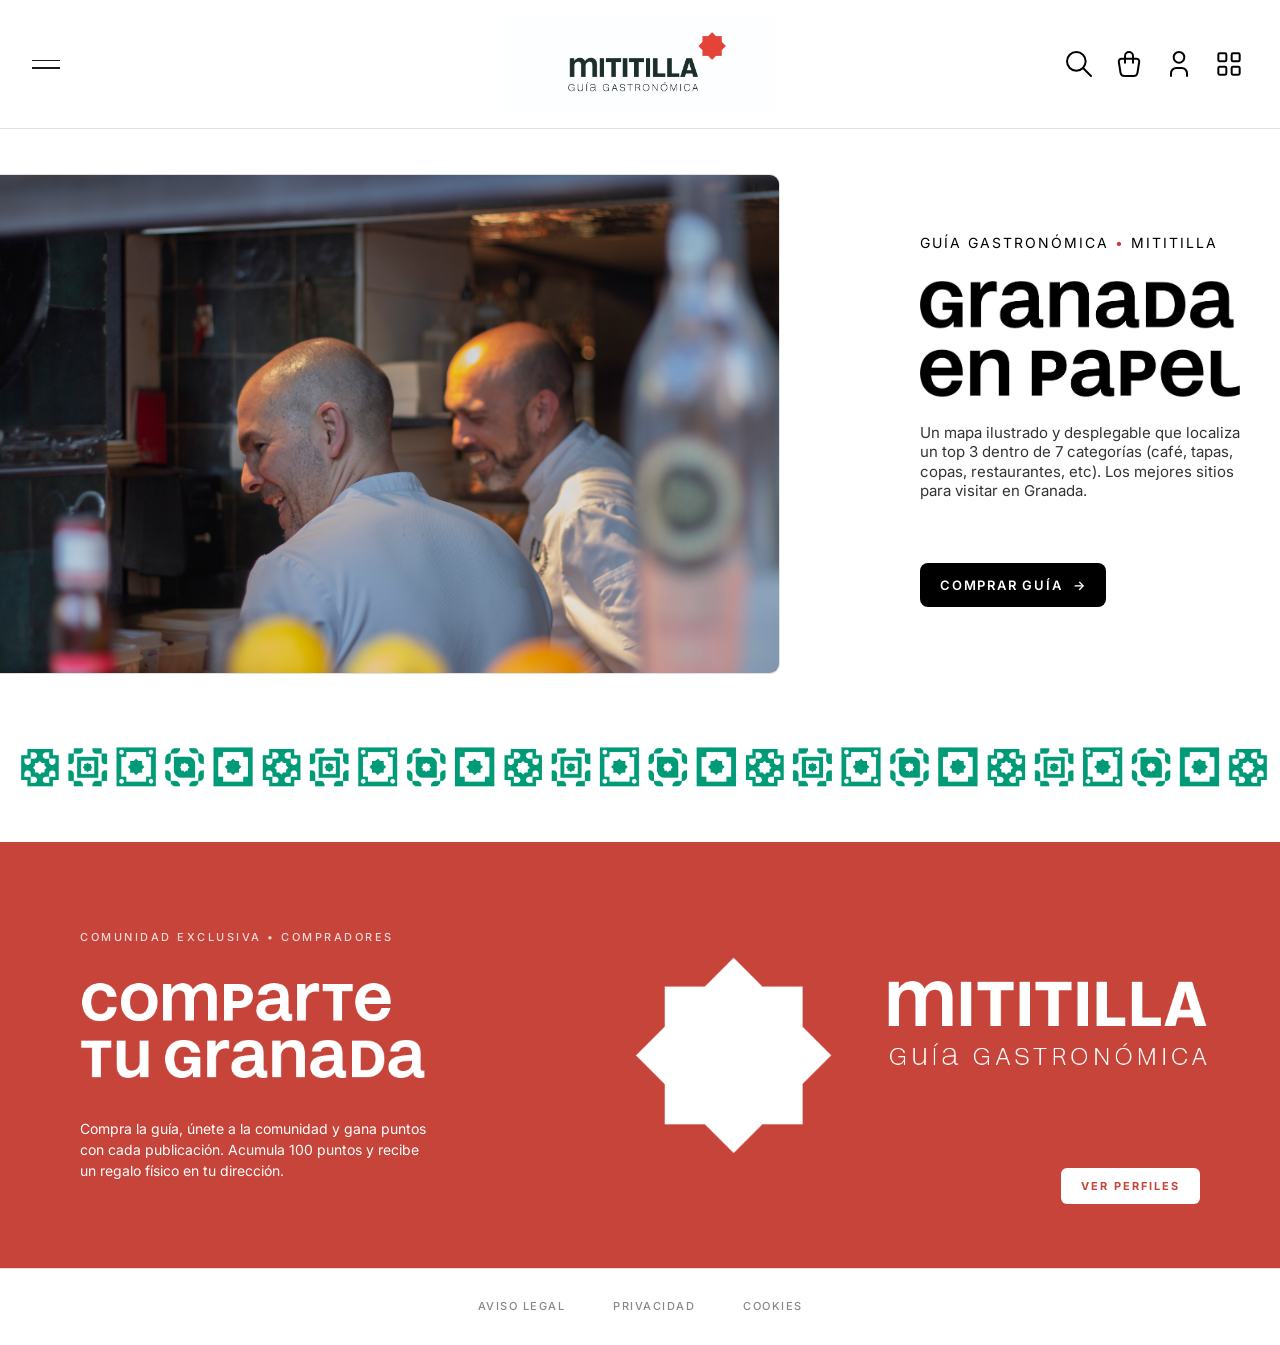
==== index.html @ 42bfdece "Avance web guia-turistica" ====
<!doctype html>
<html lang="es">
<head>
    <meta charset="utf-8" />
    <meta name="viewport" content="width=device-width, initial-scale=1" />
    <title>Mititilla — Granada en papel</title>
    <link href="https://fonts.googleapis.com/css2?family=Inter:wght@300;400;600;700;800&display=swap" rel="stylesheet">
    <link rel="stylesheet" href="styles.css">
</head>
<body>
<header class="site-header">
    <!-- Placeholder: el script inyecta aquí el botón hamburguesa correcto -->
    <div data-mit-toggle-here></div>

    <div class="logo-wrap">
        <img src="logotipo-08.jpg" alt="Mititilla" class="logo" />
    </div>

    <nav class="header-icons" aria-label="Accesos rápidos">
        <!-- search -->
        <button class="icon-btn" data-target="search" aria-label="Buscar">
            <svg xmlns="http://www.w3.org/2000/svg" width="32" height="32" viewBox="0 0 24 24" fill="none" stroke="#000" stroke-width="1.5" stroke-linecap="round" stroke-linejoin="round"><path d="M10 10m-7 0a7 7 0 1 0 14 0a7 7 0 1 0 -14 0"/><path d="M21 21l-6 -6"/></svg>
        </button>

        <!-- shopping-bag -->
        <button class="icon-btn" data-target="cart" aria-label="Cesta">
            <svg xmlns="http://www.w3.org/2000/svg" width="32" height="32" viewBox="0 0 24 24" fill="none" stroke="#000" stroke-width="1.5" stroke-linecap="round" stroke-linejoin="round"><path d="M6.331 8h11.339a2 2 0 0 1 1.977 2.304l-1.255 8.152a3 3 0 0 1 -2.966 2.544h-6.852a3 3 0 0 1 -2.965 -2.544l-1.255 -8.152a2 2 0 0 1 1.977 -2.304z"/><path d="M9 11v-5a3 3 0 0 1 6 0v5"/></svg>
        </button>

        <!-- user -->
        <button class="icon-btn" data-target="profile" aria-label="Perfil">
            <svg xmlns="http://www.w3.org/2000/svg" width="32" height="32" viewBox="0 0 24 24" fill="none" stroke="#000" stroke-width="1.5" stroke-linecap="round" stroke-linejoin="round"><path d="M8 7a4 4 0 1 0 8 0a4 4 0 0 0 -8 0"/><path d="M6 21v-2a4 4 0 0 1 4 -4h4a4 4 0 0 1 4 4v2"/></svg>
        </button>

        <!-- layout-grid / comunidad -->
        <button class="icon-btn" data-target="community" aria-label="Comunidad">
            <svg xmlns="http://www.w3.org/2000/svg" width="32" height="32" viewBox="0 0 24 24" fill="none" stroke="#000" stroke-width="1.5" stroke-linecap="round" stroke-linejoin="round"><path d="M4 4m0 1a1 1 0 0 1 1 -1h4a1 1 0 0 1 1 1v4a1 1 0 0 1 -1 1h-4a1 1 0 0 1 -1 -1z"/><path d="M14 4m0 1a1 1 0 0 1 1 -1h4a1 1 0 0 1 1 1v4a1 1 0 0 1 -1 1h-4a1 1 0 0 1 -1 -1z"/><path d="M4 14m0 1a1 1 0 0 1 1 -1h4a1 1 0 0 1 1 1v4a1 1 0 0 1 -1 1h-4a1 1 0 0 1 -1 -1z"/><path d="M14 14m0 1a1 1 0 0 1 1 -1h4a1 1 0 0 1 1 1v4a1 1 0 0 1 -1 1h-4a1 1 0 0 1 -1 -1z"/></svg>
        </button>
    </nav>
</header>

<main>
    <section class="hero">
        <div class="hero-left">
            <img src="IMAGEN HOME.jpg" class="hero-img" />
            <div class="hero-visual" role="img" aria-label="Imagen principal"></div>
        </div>

        <div class="hero-right">
            <p class="eyebrow">GUÍA GASTRONÓMICA <span class="dot" style="color:#c64439;">•</span> MITITILLA</p>

            <img src="GRANADA NEGRO.jpg" class="hero-title-img" />

            <p class="hero-desc">Un mapa ilustrado y desplegable que localiza un top 3 dentro de 7 categorías (café, tapas, copas, restaurantes, etc). Los mejores sitios para visitar en Granada.</p>

            <div class="hero-actions">
                <a href="tienda.html" class="cta-btn" id="buyGuide">COMPRAR GUÍA <span class="arrow">→</span></a>
            </div>
        </div>
    </section>

    <!-- Fila decorativa de iconos verdes -->
    <div class="icon-row">
        <img src="web mititilla-16.jpg" class="ICON" />
    </div>

    <!-- Sección roja: Comunidad Exclusiva -->
    <section class="exclusive-section">
        <div class="exclusive-left">
            <p class="exclusive-eyebrow">COMUNIDAD EXCLUSIVA • COMPRADORES</p>
            <img src="COMPARTE TU GRANADA.png" alt="Comparte tu Granada" class="exclusive-title-img" />
            <p class="exclusive-desc">Compra la guía, únete a la comunidad y gana puntos con cada publicación. Acumula 100 puntos y recibe un regalo físico en tu dirección.</p>
        </div>

        <div class="exclusive-center">
            <img src="ESTRELLA BLANCA.png" alt="Estrella" class="star-img" />
        </div>

        <div class="exclusive-right">
            <img src="MITITITLLA BLANCO.png" alt="Mititilla Guía Gastronómica" class="logo-img" />
            <button class="perfiles-btn">VER PERFILES</button>
        </div>
    </section>
</main>

<!-- Footer -->
<footer class="site-footer">
    <nav class="footer-nav">
        <a href="#">AVISO LEGAL</a>
        <a href="#">PRIVACIDAD</a>
        <a href="#">COOKIES</a>
    </nav>
</footer>

<!-- Toast -->
<div id="toast" class="toast hidden" role="status" aria-live="polite"></div>

<script src="script.js" defer></script>
</body>
</html>
---- styles.css ----
@import url('https://fonts.googleapis.com/css2?family=Inter:wght@300;400;500;600;700;800&display=swap');

:root {
    --red:        #c64439;
    --green:      #319978;
    --black:      #000000;
    --white:      #ffffff;
    --border:     #e0e0e0;
    --text-body:  #333333;
    --text-muted: #555555;
}

*, *::before, *::after { box-sizing: border-box; margin: 0; padding: 0; }
html, body { height: 100%; }
body {
    font-family: 'Inter', system-ui, -apple-system, sans-serif;
    color: var(--black);
    background: var(--white);
    line-height: 1.4;
    -webkit-font-smoothing: antialiased;
}

/* HEADER */
.site-header {
    display: grid;
    grid-template-columns: 1fr auto 1fr;
    align-items: center;
    padding: 14px 28px;
    border-bottom: 1px solid var(--border);
    background: var(--white);
    position: sticky;
    top: 0;
    z-index: 30;
}

.logo-wrap { justify-self: center; }
.logo {
    height: 100px;
    display: block;
    object-fit: contain;
}

.header-icons {
    justify-self: end;
    display: flex;
    align-items: center;
    gap: 4px;
}
.icon-btn {
    position: relative;
    display: flex;
    align-items: center;
    justify-content: center;
    background: none;
    border: 0;
    padding: 7px;
    cursor: pointer;
    border-radius: 8px;
    transition: background .15s;
}
.icon-btn:hover { background: #f2f2f2; }
.icon-btn svg { display: block; }

.cart-badge {
    position: absolute;
    top: 3px;
    right: 3px;
    background: var(--red);
    color: var(--white);
    font-family: 'Inter', sans-serif;
    font-size: 9px;
    font-weight: 700;
    min-width: 16px;
    height: 16px;
    border-radius: 50%;
    display: flex;
    align-items: center;
    justify-content: center;
    line-height: 1;
    padding: 0 2px;
}

/* HERO */
.hero {
    display: grid;
    grid-template-columns: 2.5fr 1fr;
    align-items: flex-start;
    max-width: 1200px;
    margin: 45px auto 0;
    padding: 0;
    gap: 80px;
}

.hero-actions {
    margin-top: 30px;
    margin-bottom: 30px;
}

.hero-left {
    width: 100%;
    margin: 0;
    padding: 0;
    margin-left: -60px;
}

.hero-img {
    width: 100%;
    height: 500px;
    object-fit: cover;
    border-radius: 10px;
    border: 1px solid var(--border);
    display: block;
}

.hero-right {
    display: flex;
    flex-direction: column;
    gap: 0;
    padding-top: 60px;
}

.eyebrow {
    font-family: 'Inter', sans-serif;
    font-weight: 400;
    font-size: 14px;
    letter-spacing: 2px;
    text-transform: uppercase;
    color: #000000;
    margin-top: 0;
    margin-bottom: 16px;
    line-height: 1.3;
    white-space: nowrap;
}

.eyebrow .dot {
    color: #c64439 !important;
    -webkit-text-fill-color: #c64439 !important;
}

.hero-title-img {
    width: 100%;
    max-width: 500px;
    height: auto;
    display: block;
    margin-bottom: 20px;
}

.hero-desc {
    font-family: 'Inter', sans-serif;
    font-weight: 400;
    font-size: 15px;
    line-height: 1.3;
    color: var(--text-body);
    max-width: 440px;
    margin-bottom: 32px;
}

.cta-btn {
    display: inline-flex;
    align-items: center;
    gap: 10px;
    background: var(--black);
    color: var(--white);
    text-decoration: none;
    font-family: 'Inter', sans-serif;
    font-weight: 600;
    font-size: 13px;
    letter-spacing: 1.8px;
    text-transform: uppercase;
    padding: 13px 20px;
    border-radius: 8px;
    align-self: flex-start;
    transition: opacity .15s;
}
.cta-btn:hover { opacity: .72; }
.cta-btn svg { flex-shrink: 0; }

.icon-row {
    width: 100%;
    overflow: hidden;
    margin-top: 70px;
    margin-bottom: 50px;
}

.ICON {
    width: 100%;
    max-width: 100%;
    height: auto;
    display: block;
}

/* SECCIÓN EXCLUSIVA */
.exclusive-section {
    display: grid;
    grid-template-columns: 1fr 200px 1fr;
    align-items: center;
    gap: 0;
    background: var(--red);
    color: var(--white);
    padding: 64px 80px;
    margin-top: 0;
}

.exclusive-left { padding-right: 40px; }

.exclusive-eyebrow {
    font-family: 'Inter', sans-serif;
    font-weight: 500;
    font-size: 11px;
    letter-spacing: 2.5px;
    text-transform: uppercase;
    color: rgba(255,255,255,.8);
    margin-bottom: 16px;
}

.exclusive-title-img {
    width: 100%;
    max-width: 350px;
    height: auto;
    display: block;
    margin-bottom: 20px;
}

.exclusive-desc {
    font-family: 'Inter', sans-serif;
    font-size: 14px;
    color: #ffffff;
    line-height: 1.5;
    max-width: 350px;
}

.exclusive-center {
    display: flex;
    align-items: center;
    justify-content: center;
}

.star-img {
    width: 250px;
    height: auto;
    display: block;
    margin-left: 190px;
}

.exclusive-right {
    display: flex;
    flex-direction: column;
    align-items: flex-end;
    justify-content: center;
    gap: 28px;
    padding-left: 40px;
}

.logo-img {
    width: 200%;
    max-width: 400px;
    height: auto;
    display: block;
    margin-bottom: 24px;
    margin-right: -50px;
}

.perfiles-btn {
    background: var(--white);
    color: var(--red);
    border: 0;
    padding: 11px 20px;
    font-family: 'Inter', sans-serif;
    font-weight: 700;
    font-size: 11px;
    letter-spacing: 2px;
    text-transform: uppercase;
    border-radius: 6px;
    cursor: pointer;
    transition: transform .15s, box-shadow .15s;
}
.perfiles-btn:hover {
    transform: translateY(-2px);
    box-shadow: 0 5px 16px rgba(0,0,0,.2);
}

/* FOOTER */
.site-footer {
    border-top: 1px solid var(--border);
    padding: 30px 18px;
    text-align: center;
}
.footer-nav {
    display: flex;
    justify-content: center;
    gap: 48px;
    flex-wrap: wrap;
}
.footer-nav a {
    text-decoration: none;
    color: #888;
    font-family: 'Inter', sans-serif;
    font-size: 11px;
    font-weight: 500;
    letter-spacing: 1.5px;
    text-transform: uppercase;
    transition: color .2s;
}
.footer-nav a:hover { color: var(--red); }

/* UTILIDADES */
.hidden { display: none !important; }

.toast {
    position: fixed;
    left: 50%;
    transform: translateX(-50%);
    bottom: 30px;
    background: #111;
    color: var(--white);
    font-family: 'Inter', sans-serif;
    font-size: 13px;
    padding: 10px 22px;
    border-radius: 8px;
    z-index: 60;
    white-space: nowrap;
    pointer-events: none;
}

/* RESPONSIVE */
@media (max-width: 960px) {
    .hero {
        grid-template-columns: 1fr;
        gap: 32px;
        padding: 0 24px;
        margin-top: 32px;
    }
    .hero-desc { max-width: 100%; font-size: 18px; }
    .eyebrow { font-size: 16px; }

    .exclusive-section {
        grid-template-columns: 1fr;
        gap: 40px;
        padding: 48px 32px;
    }
    .exclusive-left { padding-right: 0; }
    .exclusive-right { align-items: center; padding-left: 0; }
    .exclusive-desc { max-width: 100%; }
}

@media (max-width: 540px) {
    .site-header { padding: 12px 16px; }
    .logo { height: 38px; }
    .header-icons { gap: 0; }
    .icon-btn { padding: 5px; }
    .icon-btn svg { width: 26px; height: 26px; }

    .hero { padding: 0 16px; }
    .hero-desc { font-size: 16px; }
    .eyebrow { font-size: 13px; letter-spacing: 2px; }

    .exclusive-section { padding: 36px 20px; }

    .footer-nav { gap: 20px; }
    .footer-nav a { font-size: 10px; }
}


/* =============================================
   MENÚ DESPLEGABLE MITITILLA
   ============================================= */

@import url('https://fonts.googleapis.com/css2?family=Inter:wght@300;600&display=swap');

:root {
    --mit-verde:   #5BAF96;
    --mit-rojo:    #B03A2E;
    --mit-negro:   #1a1a1a;
    --mit-blanco:  #ffffff;
    --mit-overlay: rgba(0, 0, 0, 0.45);
    --mit-ancho:   480px;
    --mit-dur:     0.42s;
    --mit-ease:    cubic-bezier(0.76, 0, 0.24, 1);
}

/* Botón hamburguesa — izquierda del header */
.mit-menu-toggle {
    justify-self: start;
    display: flex;
    flex-direction: column;
    justify-content: center;
    gap: 6px;
    width: 36px;
    height: 36px;
    background: none;
    border: none;
    cursor: pointer;
    padding: 4px;
    position: relative;
    z-index: 1100;
}

.mit-menu-toggle span {
    display: block;
    width: 100%;
    height: 1.5px;
    background-color: var(--mit-negro);
    transition: transform var(--mit-dur) var(--mit-ease), opacity 0.2s ease;
    transform-origin: center;
}

.mit-menu-toggle.is-open span:nth-child(1) {
    transform: translateY(3.75px) rotate(45deg);
}
.mit-menu-toggle.is-open span:nth-child(2) {
    transform: translateY(-3.75px) rotate(-45deg);
}

/* Overlay */
.mit-overlay {
    position: fixed;
    inset: 0;
    background: var(--mit-overlay);
    opacity: 0;
    visibility: hidden;
    z-index: 900;
    transition: opacity var(--mit-dur) var(--mit-ease),
    visibility 0s linear var(--mit-dur);
    backdrop-filter: blur(1px);
}
.mit-overlay.is-visible {
    opacity: 1;
    visibility: visible;
    transition: opacity var(--mit-dur) var(--mit-ease);
}

/* Panel */
.mit-nav-panel {
    position: fixed;
    top: 0;
    left: 0;
    width: var(--mit-ancho);
    max-width: 100vw;
    height: 100dvh;
    background: var(--mit-blanco);
    z-index: 1000;
    display: flex;
    flex-direction: column;
    transform: translateX(-100%);
    transition: transform var(--mit-dur) var(--mit-ease);
    overflow: hidden;
}
.mit-nav-panel.is-open {
    transform: translateX(0);
}

/* Cabecera del panel */
.mit-panel-head {
    display: flex;
    align-items: center;
    justify-content: space-between;
    padding: 22px 28px 16px;
    flex-shrink: 0;
}
.mit-panel-close {
    background: none;
    border: none;
    cursor: pointer;
    font-family: 'Inter', sans-serif;
    font-weight: 300;
    font-size: 22px;
    color: var(--mit-negro);
    line-height: 1;
    padding: 4px 6px;
    transition: opacity 0.2s;
}
.mit-panel-close:hover { opacity: 0.5; }

/* Subnav */
.mit-subnav {
    display: flex;
    gap: 24px;
    padding: 0 28px 20px;
    border-bottom: 1px solid #ebebeb;
    flex-shrink: 0;
}
.mit-subnav a {
    font-family: 'Inter', sans-serif;
    font-weight: 300;
    font-size: 11px;
    letter-spacing: 0.08em;
    text-transform: uppercase;
    color: var(--mit-negro);
    text-decoration: none;
    padding-bottom: 3px;
    position: relative;
    transition: color 0.2s;
}
.mit-subnav a.active::after,
.mit-subnav a:hover::after {
    content: '';
    position: absolute;
    bottom: 0;
    left: 0;
    width: 100%;
    height: 1px;
    background: var(--mit-negro);
}

/* Título */
.mit-panel-title {
    padding: 32px 28px 24px;
    flex-shrink: 0;
}
.mit-panel-title h2 {
    font-family: 'Inter', sans-serif;
    font-weight: 600;
    font-size: clamp(18px, 3.5vw, 22px);
    letter-spacing: 0.04em;
    color: var(--mit-negro);
    margin: 0;
    display: flex;
    align-items: center;
    gap: 10px;
}
.mit-panel-title h2 .dot {
    color: var(--mit-rojo);
    font-size: 1.3em;
    line-height: 0;
}

/* Lista nav */
.mit-nav-list {
    list-style: none;
    margin: 0;
    padding: 0 28px;
    flex: 1;
    overflow-y: auto;
}
.mit-nav-list li {
    opacity: 0;
    transform: translateX(-18px);
    transition: opacity 0.35s ease, transform 0.35s ease;
}
.mit-nav-panel.is-open .mit-nav-list li:nth-child(1) { transition-delay: 0.08s; opacity: 1; transform: none; }
.mit-nav-panel.is-open .mit-nav-list li:nth-child(2) { transition-delay: 0.13s; opacity: 1; transform: none; }
.mit-nav-panel.is-open .mit-nav-list li:nth-child(3) { transition-delay: 0.18s; opacity: 1; transform: none; }
.mit-nav-panel.is-open .mit-nav-list li:nth-child(4) { transition-delay: 0.23s; opacity: 1; transform: none; }
.mit-nav-panel.is-open .mit-nav-list li:nth-child(5) { transition-delay: 0.28s; opacity: 1; transform: none; }

.mit-nav-list a {
    display: inline-block;
    font-family: 'Inter', sans-serif;
    font-weight: 300;
    font-size: clamp(20px, 4vw, 26px);
    letter-spacing: 0.05em;
    color: var(--mit-negro);
    text-decoration: none;
    padding: 14px 0 10px;
    position: relative;
    transition: color 0.2s;
}
.mit-nav-list a::after {
    content: '';
    position: absolute;
    bottom: 8px;
    left: 0;
    width: 0;
    height: 1.5px;
    background: var(--mit-negro);
    transition: width 0.25s ease;
}
.mit-nav-list a.active::after,
.mit-nav-list a:hover::after { width: 100%; }
.mit-nav-list a.active { font-weight: 600; }
.mit-nav-list li + li { border-top: 1px solid #f0f0f0; }

/* Azulejos decorativos */
.mit-panel-deco {
    flex-shrink: 0;
    padding: 0;
    display: grid;
    grid-template-columns: repeat(10, 1fr);
    grid-template-rows: repeat(2, 1fr);
    width: 100%;
    aspect-ratio: 10 / 2;
    overflow: hidden;
}
.mit-panel-deco svg { width: 100%; height: 100%; display: block; }

@media (max-width: 520px) {
    :root { --mit-ancho: 100vw; }
    .mit-nav-list a { font-size: 22px; }
}


/* =============================================
   TIENDA
   ============================================= */

.shop-header {
    padding: 32px 80px 16px;
}
.shop-title {
    font-family: 'Inter', sans-serif;
    font-weight: 400;
    font-size: 14px;
    letter-spacing: 2px;
    text-transform: uppercase;
    color: var(--black);
}
.shop-divider {
    border: none;
    border-top: 1px solid var(--border);
    margin: 0;
}

/* Sección producto */
.product-section {
    display: grid;
    grid-template-columns: 1.1fr 0.9fr;
    gap: 64px;
    max-width: 1200px;
    margin: 48px auto 80px;
    padding: 0 80px;
}

/* Slideshow */
.product-gallery {
    display: flex;
    flex-direction: column;
}

    .slideshow {
        position: relative;
        width: 100%;
        aspect-ratio: 1 / 1;
    overflow: hidden;
    background: #111;
    border-radius: 6px;
}
.slide {
    position: absolute;
    inset: 0;
    opacity: 0;
    transition: opacity 0.7s ease;
}
.slide.active { opacity: 1; }
.slide img {
    width: 100%;
    height: 100%;
    object-fit: cover;
    display: block;
}
.slide-dots {
    display: flex;
    justify-content: center;
    gap: 10px;
    margin-top: 18px;
}
.slide-dot {
    width: 10px;
    height: 10px;
    border-radius: 50%;
    background: #ccc;
    border: none;
    cursor: pointer;
    padding: 0;
    transition: background 0.2s;
}
.slide-dot.active { background: var(--black); }

/* Info producto */
.product-info {
    display: flex;
    flex-direction: column;
    padding-top: 4px;
}
.product-category {
    font-family: 'Inter', sans-serif;
    font-weight: 300;
    font-size: 11px;
    letter-spacing: 2px;
    text-transform: uppercase;
    color: var(--text-muted);
    line-height: 1.9;
    margin-bottom: 18px;
}
.product-name {
    font-family: 'Inter', sans-serif;
    font-weight: 800;
    font-size: clamp(38px, 5vw, 58px);
    letter-spacing: -1.5px;
    color: var(--black);
    line-height: 1;
    margin-bottom: 22px;
}
.product-desc {
    display: flex;
    flex-direction: column;
    gap: 16px;
    margin-bottom: 28px;
}
.product-desc p {
    font-family: 'Inter', sans-serif;
    font-weight: 400;
    font-size: 14px;
    line-height: 1.65;
    color: var(--text-body);
}
.product-price {
    font-family: 'Inter', sans-serif;
    font-weight: 700;
    font-size: 38px;
    color: var(--black);
    letter-spacing: -0.5px;
    margin-bottom: 22px;
}

/* Selector de cantidad */
.product-qty {
    display: inline-flex;
    align-items: stretch;
    border: 1px solid var(--border);
    border-radius: 6px;
    overflow: hidden;
    width: fit-content;
    margin-bottom: 24px;
}
.qty-btn {
    background: none;
    border: none;
    width: 42px;
    height: 42px;
    font-size: 22px;
    font-weight: 300;
    cursor: pointer;
    color: var(--black);
    transition: background 0.15s;
    display: flex;
    align-items: center;
    justify-content: center;
    flex-shrink: 0;
}
.qty-btn:hover { background: #f5f5f5; }
.qty-value {
    font-family: 'Inter', sans-serif;
    font-weight: 400;
    font-size: 15px;
    min-width: 44px;
    display: flex;
    align-items: center;
    justify-content: center;
    border-left: 1px solid var(--border);
    border-right: 1px solid var(--border);
}

/* Botón añadir a la cesta */
.add-to-cart-btn {
    display: flex;
    align-items: center;
    justify-content: center;
    gap: 10px;
    width: 100%;
    background: var(--black);
    color: var(--white);
    border: none;
    font-family: 'Inter', sans-serif;
    font-weight: 600;
    font-size: 13px;
    letter-spacing: 1.8px;
    text-transform: uppercase;
    padding: 15px 24px;
    border-radius: 8px;
    cursor: pointer;
    transition: opacity 0.15s;
}
.add-to-cart-btn:hover { opacity: 0.75; }

/* Footer variante tienda */
.site-footer--shop {
    display: flex;
    align-items: center;
    justify-content: space-between;
    padding: 24px 40px;
    text-align: left;
}
.footer-nav--shop {
    justify-content: flex-start;
}
.footer-logo-img {
    height: 52px;
    object-fit: contain;
    display: block;
}

/* Modal cesta */
.cart-modal {
    position: fixed;
    inset: 0;
    background: rgba(0, 0, 0, 0.48);
    z-index: 2000;
    display: flex;
    align-items: stretch;
    justify-content: flex-end;
    backdrop-filter: blur(2px);
}
.cart-modal-panel {
    background: var(--white);
    width: 420px;
    max-width: 100vw;
    height: 100%;
    padding: 40px 36px;
    display: flex;
    flex-direction: column;
    overflow-y: auto;
    box-shadow: -4px 0 28px rgba(0, 0, 0, 0.14);
    animation: slideInRight 0.35s cubic-bezier(0.76, 0, 0.24, 1);
}
@keyframes slideInRight {
    from { transform: translateX(100%); }
    to   { transform: translateX(0);    }
}
.cart-modal-head {
    display: flex;
    align-items: center;
    justify-content: space-between;
    margin-bottom: 20px;
}
.cart-modal-title {
    font-family: 'Inter', sans-serif;
    font-weight: 400;
    font-size: 13px;
    letter-spacing: 2px;
    text-transform: uppercase;
}
.cart-modal-close {
    background: none;
    border: none;
    font-size: 20px;
    font-weight: 300;
    cursor: pointer;
    padding: 4px 6px;
    transition: opacity 0.2s;
    color: var(--black);
}
.cart-modal-close:hover { opacity: 0.45; }

.cart-item {
    padding: 28px 0;
}
.cart-item-name {
    font-family: 'Inter', sans-serif;
    font-weight: 700;
    font-size: 20px;
    letter-spacing: -0.5px;
    margin-bottom: 4px;
}
.cart-item-sub {
    font-family: 'Inter', sans-serif;
    font-weight: 400;
    font-size: 12px;
    color: var(--text-muted);
    letter-spacing: 0.5px;
    margin-bottom: 16px;
}
.cart-item-qty {
    font-family: 'Inter', sans-serif;
    font-size: 14px;
    color: var(--text-muted);
    margin-bottom: 8px;
}
.cart-item-total {
    font-family: 'Inter', sans-serif;
    font-size: 28px;
    font-weight: 300;
    color: var(--black);
    margin-top: 16px;
    letter-spacing: -0.5px;
}
.cart-item-total strong { font-weight: 700; }

.confirm-btn {
    display: block;
    width: 100%;
    background: var(--black);
    color: var(--white);
    border: none;
    font-family: 'Inter', sans-serif;
    font-weight: 600;
    font-size: 13px;
    letter-spacing: 1.8px;
    text-transform: uppercase;
    padding: 16px;
    border-radius: 8px;
    cursor: pointer;
    margin-top: 32px;
    transition: opacity 0.15s;
}
.confirm-btn:hover { opacity: 0.75; }

.keep-shopping-btn {
    display: block;
    width: 100%;
    background: none;
    border: none;
    font-family: 'Inter', sans-serif;
    font-size: 13px;
    color: var(--text-muted);
    letter-spacing: 0.5px;
    cursor: pointer;
    margin-top: 14px;
    padding: 8px;
    text-align: center;
    transition: color 0.2s;
}
.keep-shopping-btn:hover { color: var(--black); }

/* Confirmación pedido */
.order-confirmed {
    display: flex;
    flex-direction: column;
    align-items: center;
    text-align: center;
    padding-top: 48px;
    gap: 20px;
}
.order-check {
    font-size: 56px;
    color: var(--green);
    line-height: 1;
}
.order-thanks {
    font-family: 'Inter', sans-serif;
    font-size: 15px;
    line-height: 1.7;
    color: var(--text-body);
}
.order-ref {
    font-family: 'Inter', sans-serif;
    font-size: 12px;
    color: var(--text-muted);
    letter-spacing: 1px;
}

/* Responsive tienda */
@media (max-width: 900px) {
    .product-section {
        display: grid;
        grid-template-columns: 1.1fr 0.9fr;
        gap: 900px;
        margin-top: 20px;
    }
    .shop-header { padding: 24px 32px 14px; }
}
@media (max-width: 540px) {
    .shop-header  { padding: 20px 16px 12px; }
    .product-section { padding: 0 16px 48px; }
    .site-footer--shop { padding: 20px 16px; }
    .footer-logo-img { height: 38px; }
    .cart-modal-panel { padding: 28px 20px; width: 100vw; }
}

/* ═══════════════════════════════════════════════
   BUSCADOR
   ═══════════════════════════════════════════════ */

.mit-search-overlay {
    position: fixed;
    inset: 0;
    background: var(--white);
    z-index: 1500;
    opacity: 0;
    visibility: hidden;
    transition: opacity 0.3s ease, visibility 0s linear 0.3s;
}
.mit-search-overlay.is-open {
    opacity: 1;
    visibility: visible;
    transition: opacity 0.3s ease;
}

.mit-search-bar {
    background: var(--white);
    border-bottom: 1px solid var(--border);
    padding: 22px 40px;
    transform: translateY(-100%);
    transition: transform 0.35s cubic-bezier(0.76, 0, 0.24, 1);
}
.mit-search-overlay.is-open .mit-search-bar {
    transform: translateY(0);
}

.mit-search-inner {
    display: flex;
    align-items: center;
    gap: 16px;
    max-width: 760px;
    margin: 0 auto;
}
.mit-search-icon {
    color: #aaa;
    flex-shrink: 0;
}
.mit-search-input {
    flex: 1;
    border: none;
    outline: none;
    font-family: 'Inter', sans-serif;
    font-weight: 300;
    font-size: 22px;
    color: var(--black);
    background: transparent;
}
.mit-search-input::placeholder { color: #bbb; }

.mit-search-close {
    background: none;
    border: none;
    font-size: 20px;
    font-weight: 300;
    color: var(--black);
    cursor: pointer;
    padding: 4px 6px;
    flex-shrink: 0;
    transition: opacity 0.2s;
}
.mit-search-close:hover { opacity: 0.45; }

.mit-search-results {
    max-width: 760px;
    margin: 0 auto;
    padding: 8px 40px 40px;
    transform: translateY(-20px);
    transition: transform 0.35s cubic-bezier(0.76, 0, 0.24, 1) 0.05s;
}
.mit-search-overlay.is-open .mit-search-results {
    transform: translateY(0);
}

.mit-search-result {
    display: flex;
    flex-direction: column;
    padding: 18px 0;
    border-bottom: 1px solid #f0f0f0;
    text-decoration: none;
    color: var(--black);
    transition: opacity 0.2s;
}
.mit-search-result:last-child { border-bottom: none; }
.mit-search-result:hover { opacity: 0.5; }

.mit-search-result-title {
    font-family: 'Inter', sans-serif;
    font-weight: 600;
    font-size: 18px;
    letter-spacing: 0.02em;
}
.mit-search-result-desc {
    font-family: 'Inter', sans-serif;
    font-weight: 300;
    font-size: 13px;
    color: var(--text-muted);
    margin-top: 4px;
    letter-spacing: 0.5px;
}
.mit-search-empty {
    font-family: 'Inter', sans-serif;
    font-size: 14px;
    color: var(--text-muted);
    padding: 24px 0;
}

@media (max-width: 540px) {
    .mit-search-bar     { padding: 16px 20px; }
    .mit-search-results { padding: 8px 20px 32px; }
    .mit-search-input   { font-size: 18px; }
    .mit-search-result-title { font-size: 16px; }
}


/* ═══════════════════════════════════════════
   PERFIL
   ═══════════════════════════════════════════ */

.profile-layout {
    display: grid;
    grid-template-columns: 300px 1fr;
    min-height: 70vh;
    border-top: 1px solid var(--border);
}

.profile-sidebar {
    border-right: 1px solid var(--border);
    padding: 48px 28px 40px;
    display: flex;
    flex-direction: column;
}

.profile-avatar-wrap {
    display: flex;
    justify-content: center;
    margin-bottom: 20px;
}

.profile-avatar {
    width: 96px;
    height: 96px;
    border-radius: 50%;
    object-fit: cover;
    display: block;
}

.profile-name {
    font-family: 'Inter', sans-serif;
    font-weight: 700;
    font-size: 18px;
    color: var(--black);
    text-align: center;
    margin-bottom: 4px;
}

.profile-email-text {
    font-family: 'Inter', sans-serif;
    font-size: 13px;
    color: var(--text-muted);
    text-align: center;
    margin-bottom: 14px;
}

.profile-points-row {
    display: flex;
    align-items: center;
    justify-content: center;
    gap: 6px;
    margin-bottom: 24px;
}

.points-num {
    font-family: 'Inter', sans-serif;
    font-weight: 700;
    font-size: 15px;
    color: var(--red);
}

.points-label {
    font-family: 'Inter', sans-serif;
    font-size: 13px;
    color: var(--text-muted);
}

.profile-hr {
    border: none;
    border-top: 1px solid var(--border);
    margin: 8px 0 12px;
}

.profile-sidenav {
    display: flex;
    flex-direction: column;
    gap: 2px;
    margin-bottom: 4px;
}

.sidenav-item {
    display: flex;
    align-items: center;
    gap: 12px;
    padding: 11px 14px;
    border: none;
    border-left: 3px solid transparent;
    background: none;
    cursor: pointer;
    font-family: 'Inter', sans-serif;
    font-weight: 400;
    font-size: 14px;
    color: var(--black);
    border-radius: 0 6px 6px 0;
    text-align: left;
    width: 100%;
    transition: background 0.15s;
}

.sidenav-item:hover { background: #f5f5f5; }

.sidenav-item.active {
    background: #f5f5f5;
    border-left-color: var(--red);
    font-weight: 600;
}

.sidenav-item--danger { color: var(--red); }
.sidenav-item--danger svg { stroke: var(--red); }

/* Main */
.profile-main {
    padding: 48px 64px;
}

.profile-breadcrumb {
    font-family: 'Inter', sans-serif;
    font-size: 11px;
    letter-spacing: 2px;
    text-transform: uppercase;
    color: var(--text-muted);
    margin-bottom: 10px;
}

.profile-section-title {
    font-family: 'Inter', sans-serif;
    font-weight: 800;
    font-size: clamp(42px, 6vw, 68px);
    color: var(--black);
    line-height: 1;
    letter-spacing: -2px;
    margin-bottom: 40px;
}

/* Form */
.profile-form {
    display: flex;
    flex-direction: column;
    gap: 24px;
    max-width: 740px;
}

.form-row-2 {
    display: grid;
    grid-template-columns: 1fr 1fr;
    gap: 20px;
}

.form-group {
    display: flex;
    flex-direction: column;
    gap: 8px;
}

.form-group--half { max-width: 360px; }

.form-label {
    font-family: 'Inter', sans-serif;
    font-weight: 500;
    font-size: 11px;
    letter-spacing: 1.5px;
    text-transform: uppercase;
    color: var(--black);
}

.required { color: var(--red); }

.form-input {
    font-family: 'Inter', sans-serif;
    font-size: 15px;
    color: var(--black);
    border: 1px solid var(--border);
    border-radius: 6px;
    padding: 12px 16px;
    outline: none;
    width: 100%;
    transition: border-color 0.2s;
    background: var(--white);
}

.form-input:focus { border-color: var(--black); }

.form-actions {
    display: flex;
    gap: 14px;
    align-items: center;
    margin-top: 8px;
}

.btn-profile-primary {
    background: var(--black);
    color: var(--white);
    border: none;
    font-family: 'Inter', sans-serif;
    font-weight: 600;
    font-size: 12px;
    letter-spacing: 2px;
    text-transform: uppercase;
    padding: 14px 28px;
    border-radius: 6px;
    cursor: pointer;
    transition: opacity 0.15s;
}
.btn-profile-primary:hover { opacity: 0.75; }

.btn-profile-secondary {
    background: var(--white);
    color: var(--black);
    border: 1.5px solid var(--black);
    font-family: 'Inter', sans-serif;
    font-weight: 600;
    font-size: 12px;
    letter-spacing: 2px;
    text-transform: uppercase;
    padding: 14px 28px;
    border-radius: 6px;
    cursor: pointer;
    transition: background 0.15s, color 0.15s;
}
.btn-profile-secondary:hover { background: var(--black); color: var(--white); }

.btn-profile-danger {
    background: var(--red);
    color: var(--white);
    border: none;
    font-family: 'Inter', sans-serif;
    font-weight: 600;
    font-size: 12px;
    letter-spacing: 2px;
    text-transform: uppercase;
    padding: 14px 28px;
    border-radius: 6px;
    cursor: pointer;
    transition: opacity 0.15s;
}
.btn-profile-danger:hover { opacity: 0.8; }

/* Pedidos */
.orders-list { display: flex; flex-direction: column; gap: 16px; max-width: 580px; }

.order-card {
    border: 1px solid var(--border);
    border-radius: 8px;
    padding: 20px 24px;
}

.order-card-top {
    display: flex;
    justify-content: space-between;
    align-items: center;
    margin-bottom: 8px;
}

.order-card-ref {
    font-family: 'Inter', sans-serif;
    font-weight: 600;
    font-size: 14px;
}

.order-card-status {
    font-family: 'Inter', sans-serif;
    font-size: 12px;
    font-weight: 600;
    color: var(--green);
    letter-spacing: 0.5px;
}

.order-card-name {
    font-family: 'Inter', sans-serif;
    font-size: 15px;
    margin-bottom: 4px;
}

.order-card-detail {
    font-family: 'Inter', sans-serif;
    font-size: 13px;
    color: var(--text-muted);
}

/* Modals */
.profile-modal {
    position: fixed;
    inset: 0;
    background: rgba(0,0,0,0.5);
    z-index: 2000;
    display: flex;
    align-items: center;
    justify-content: center;
}

.profile-modal-box {
    background: var(--white);
    border-radius: 12px;
    padding: 40px;
    max-width: 380px;
    width: 90%;
    text-align: center;
}

.profile-modal-title {
    font-family: 'Inter', sans-serif;
    font-weight: 700;
    font-size: 20px;
    margin-bottom: 12px;
}

.profile-modal-desc {
    font-family: 'Inter', sans-serif;
    font-size: 14px;
    color: var(--text-muted);
    line-height: 1.6;
    margin-bottom: 24px;
}

.profile-modal-actions {
    display: flex;
    gap: 12px;
    justify-content: center;
}

/* Responsive */
@media (max-width: 860px) {
    .profile-layout { grid-template-columns: 1fr; }
    .profile-sidebar { border-right: none; border-bottom: 1px solid var(--border); padding: 32px 24px; }
    .profile-main { padding: 32px 24px; }
    .form-row-2 { grid-template-columns: 1fr; }
    .form-group--half { max-width: 100%; }
}

@media (max-width: 540px) {
    .profile-section-title { font-size: 36px; letter-spacing: -1px; }
    .profile-main { padding: 24px 16px; }
    .form-actions { flex-direction: column; }
    .btn-profile-primary, .btn-profile-secondary { width: 100%; text-align: center; }
}

.profile-section-title-img {
    width: 100%;
    max-width: 600px;
    height: auto;
    display: block;
    margin-bottom: 40px;
}
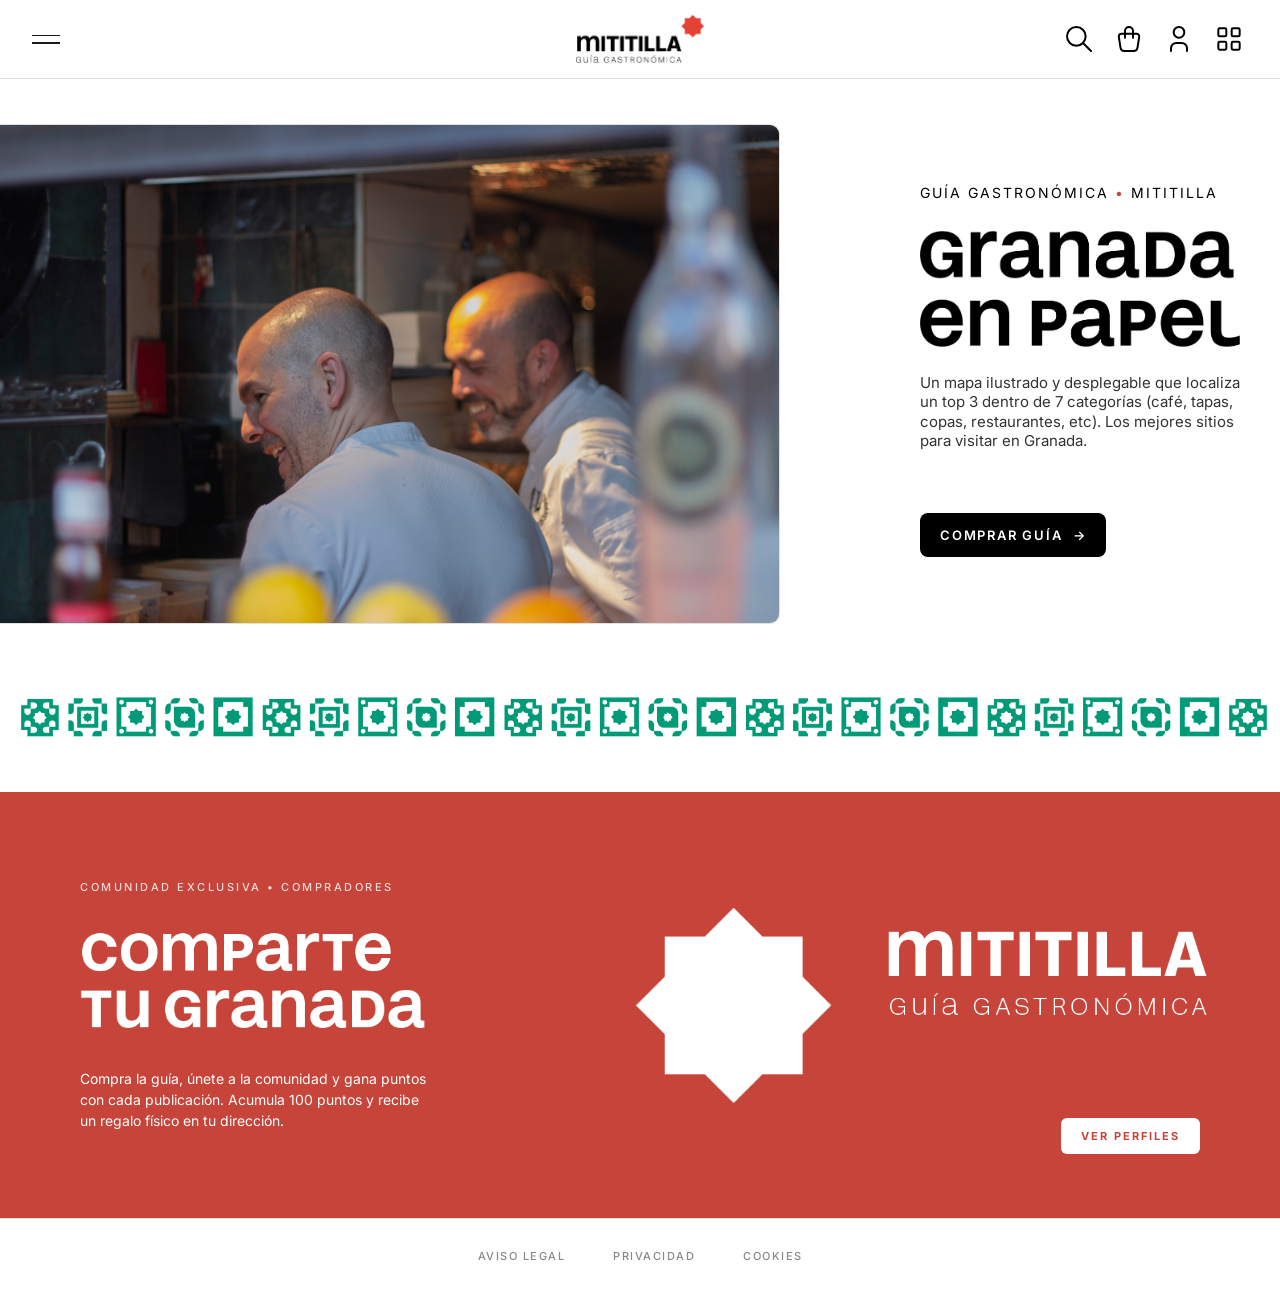
==== commit a86f8cee: "añadir todos los ultimos cambios de todos los apartados" ====
--- a/index.html
+++ b/index.html
@@ -78,7 +78,7 @@
 
         <div class="exclusive-right">
             <img src="MITITITLLA BLANCO.png" alt="Mititilla Guía Gastronómica" class="logo-img" />
-            <button class="perfiles-btn">VER PERFILES</button>
+            <button class="perfiles-btn" onclick="window.location.href='comunidad.html'">VER PERFILES</button>
         </div>
     </section>
 </main>
@@ -86,9 +86,9 @@
 <!-- Footer -->
 <footer class="site-footer">
     <nav class="footer-nav">
-        <a href="#">AVISO LEGAL</a>
-        <a href="#">PRIVACIDAD</a>
-        <a href="#">COOKIES</a>
+        <a href="legal.html">AVISO LEGAL</a>
+        <a href="legal.html#privacidad">PRIVACIDAD</a>
+        <a href="legal.html#cookies">COOKIES</a>
     </nav>
 </footer>
 
--- a/styles.css
+++ b/styles.css
@@ -35,7 +35,7 @@
 
 .logo-wrap { justify-self: center; }
 .logo {
-    height: 100px;
+    height: 50px;
     display: block;
     object-fit: contain;
 }
@@ -1419,4 +1419,244 @@
     height: auto;
     display: block;
     margin-bottom: 40px;
+}
+
+/* ═══════════════════════════════════════════
+   PERFIL — DASHBOARD
+   ═══════════════════════════════════════════ */
+
+.pf-dashboard {
+    max-width: 1100px; margin: 0 auto;
+    padding: 52px 40px 80px;
+}
+
+.pf-hero {
+    display: grid;
+    grid-template-columns: 170px 1fr 220px;
+    gap: 40px;
+    align-items: start;
+    padding-bottom: 52px;
+}
+
+.pf-hero-photo img {
+    width: 100%; aspect-ratio: 3/4;
+    object-fit: cover; display: block;
+    border-radius: 10px;
+}
+
+.pf-breadcrumb {
+    font-size: 11px; font-weight: 600; letter-spacing: .1em;
+    color: #555; margin-bottom: 8px; text-transform: uppercase;
+}
+
+.pf-name {
+    font-size: clamp(36px, 4vw, 52px);
+    font-weight: 800; letter-spacing: -1.5px;
+    line-height: 1; margin-bottom: 14px; color: #000;
+}
+
+.pf-meta {
+    display: flex; gap: 20px; align-items: center;
+    margin-bottom: 16px; flex-wrap: wrap;
+}
+
+.pf-meta-item {
+    display: flex; align-items: center; gap: 5px;
+    font-size: 13px; font-weight: 400; color: #444;
+}
+
+.pf-bio {
+    font-size: 13px; font-weight: 300; line-height: 1.55;
+    color: #555; max-width: 360px; margin-bottom: 22px;
+}
+
+.pf-hero-actions { display: flex; gap: 10px; flex-wrap: wrap; }
+
+.pf-btn-edit {
+    display: inline-flex; align-items: center; gap: 7px;
+    background: #000; color: #fff; border: none;
+    padding: 10px 18px;
+    font-family: 'Inter', sans-serif; font-size: 12px;
+    font-weight: 600; letter-spacing: .04em;
+    cursor: pointer; border-radius: 4px; transition: opacity .15s;
+}
+.pf-btn-edit:hover { opacity: .75; }
+
+.pf-btn-new {
+    display: inline-flex; align-items: center; gap: 7px;
+    background: none; color: #000; border: 1.5px solid #000;
+    padding: 10px 18px;
+    font-family: 'Inter', sans-serif; font-size: 12px;
+    font-weight: 600; letter-spacing: .04em;
+    cursor: pointer; border-radius: 4px; transition: opacity .15s;
+}
+.pf-btn-new:hover { opacity: .6; }
+
+.pf-friends { padding-top: 32px; }
+
+.pf-friends-title {
+    font-size: 10px; font-weight: 700; letter-spacing: .1em;
+    color: #000; margin-bottom: 18px; text-transform: uppercase;
+}
+
+.pf-friends-list { list-style: none; display: flex; flex-direction: column; gap: 14px; }
+
+.pf-friend-item {
+    display: flex; align-items: center; gap: 10px;
+    font-size: 12px; font-weight: 600;
+    letter-spacing: .04em; color: #000; text-transform: uppercase;
+}
+
+.pf-friend-avatar {
+    width: 44px; height: 44px; border-radius: 50%;
+    background: #d0d0d0; flex-shrink: 0;
+    overflow: hidden; display: block;
+}
+
+.pf-friend-avatar img {
+    width: 100%; height: 100%;
+    object-fit: cover; display: block;
+}
+
+.pf-stats {
+    display: grid;
+    grid-template-columns: auto 1fr auto;
+    gap: 48px; align-items: center;
+    padding: 40px 0;
+    border-top: 1px solid var(--border);
+    border-bottom: 1px solid var(--border);
+    margin-bottom: 64px;
+}
+
+.pf-stat-boxes { display: grid; grid-template-columns: 1fr 1fr; gap: 6px; }
+
+.pf-stat-box {
+    background: #c64439; color: #fff;
+    padding: 14px 18px;
+    display: flex; flex-direction: column;
+    align-items: center; justify-content: center;
+    min-width: 90px; min-height: 78px;
+}
+
+.pf-stat-num { font-size: 30px; font-weight: 800; line-height: 1; }
+
+.pf-stat-label {
+    font-size: 8px; font-weight: 700;
+    letter-spacing: .06em; margin-top: 4px;
+    text-transform: uppercase; text-align: center; line-height: 1.3;
+}
+
+.pf-progress-label {
+    font-size: 10px; font-weight: 700; letter-spacing: .1em;
+    color: #555; margin-bottom: 6px; text-transform: uppercase;
+}
+
+.pf-progress-num {
+    font-size: 54px; font-weight: 800; line-height: 1;
+    margin-bottom: 16px; letter-spacing: -2px; color: #000;
+}
+
+.pf-progress-num span { font-size: 26px; font-weight: 400; letter-spacing: -1px; }
+
+.pf-progress-bar-wrap {
+    position: relative; height: 10px;
+    background: #e0e0e0; border-radius: 5px; margin-bottom: 6px;
+}
+
+.pf-progress-bar {
+    position: absolute; left: 0; top: 0; bottom: 0;
+    background: #c64439; border-radius: 5px;
+}
+
+.pf-progress-scale { display: flex; justify-content: space-between; margin-bottom: 14px; }
+.pf-progress-scale span { font-size: 9px; color: #aaa; font-weight: 300; }
+
+.pf-progress-note {
+    display: flex; align-items: center; gap: 8px;
+    font-size: 12px; font-weight: 300; color: #555;
+    border: 1px solid var(--border); padding: 8px 14px; border-radius: 4px;
+}
+
+.pf-next-reward { text-align: right; }
+
+.pf-next-label {
+    font-size: 10px; font-weight: 700; letter-spacing: .08em;
+    color: #000; text-transform: uppercase; margin-bottom: 4px;
+}
+
+.pf-next-value { font-size: 12px; font-weight: 300; color: #555; }
+
+.pf-section-heading {
+    font-size: 17px; font-weight: 800;
+    letter-spacing: .01em; margin-bottom: 20px;
+    text-transform: uppercase; color: #000;
+}
+
+.pf-rdot { color: #c64439; }
+
+.pf-pub-section { margin-bottom: 64px; }
+
+.pf-pub-grid { display: grid; grid-template-columns: repeat(3, 1fr); gap: 3px; }
+
+.pf-pub-cell { aspect-ratio: 1; overflow: hidden; background: #f0f0f0; }
+
+.pf-pub-cell img { width: 100%; height: 100%; object-fit: cover; display: block; }
+
+.pf-pub-cell--empty {
+    display: flex; align-items: center;
+    justify-content: center; color: #bbb;
+}
+
+.pf-history-section { margin-bottom: 80px; }
+
+.pf-history-list { display: flex; flex-direction: column; gap: 10px; }
+
+.pf-history-item {
+    display: flex; align-items: center; gap: 18px;
+    padding: 18px 20px;
+    border: 1px solid var(--border); border-radius: 6px;
+}
+
+.pf-history-item--pending { opacity: .45; }
+
+.pf-history-icon {
+    width: 36px; height: 36px;
+    display: flex; align-items: center;
+    justify-content: center; flex-shrink: 0; color: #c64439;
+}
+
+.pf-history-item--pending .pf-history-icon { color: #aaa; }
+
+.pf-history-text { flex: 1; }
+
+.pf-history-title {
+    font-size: 11px; font-weight: 700;
+    letter-spacing: .05em; text-transform: uppercase;
+    color: #000; margin-bottom: 3px;
+}
+
+.pf-history-date { font-size: 11px; font-weight: 300; color: #888; }
+
+.pf-history-points { text-align: right; flex-shrink: 0; }
+
+.pf-points-earned {
+    display: block; font-size: 22px;
+    font-weight: 800; color: #c64439; line-height: 1;
+}
+
+.pf-history-item--pending .pf-points-earned { font-size: 18px; color: #999; }
+
+.pf-points-total { font-size: 10px; font-weight: 300; color: #888; }
+
+@media (max-width: 900px) {
+    .pf-hero { grid-template-columns: 140px 1fr; }
+    .pf-friends { display: none; }
+    .pf-stats { grid-template-columns: 1fr; gap: 32px; }
+    .pf-next-reward { text-align: left; }
+}
+
+@media (max-width: 600px) {
+    .pf-dashboard { padding: 32px 20px 60px; }
+    .pf-hero { grid-template-columns: 1fr; gap: 20px; }
+    .pf-progress-num { font-size: 40px; }
 }
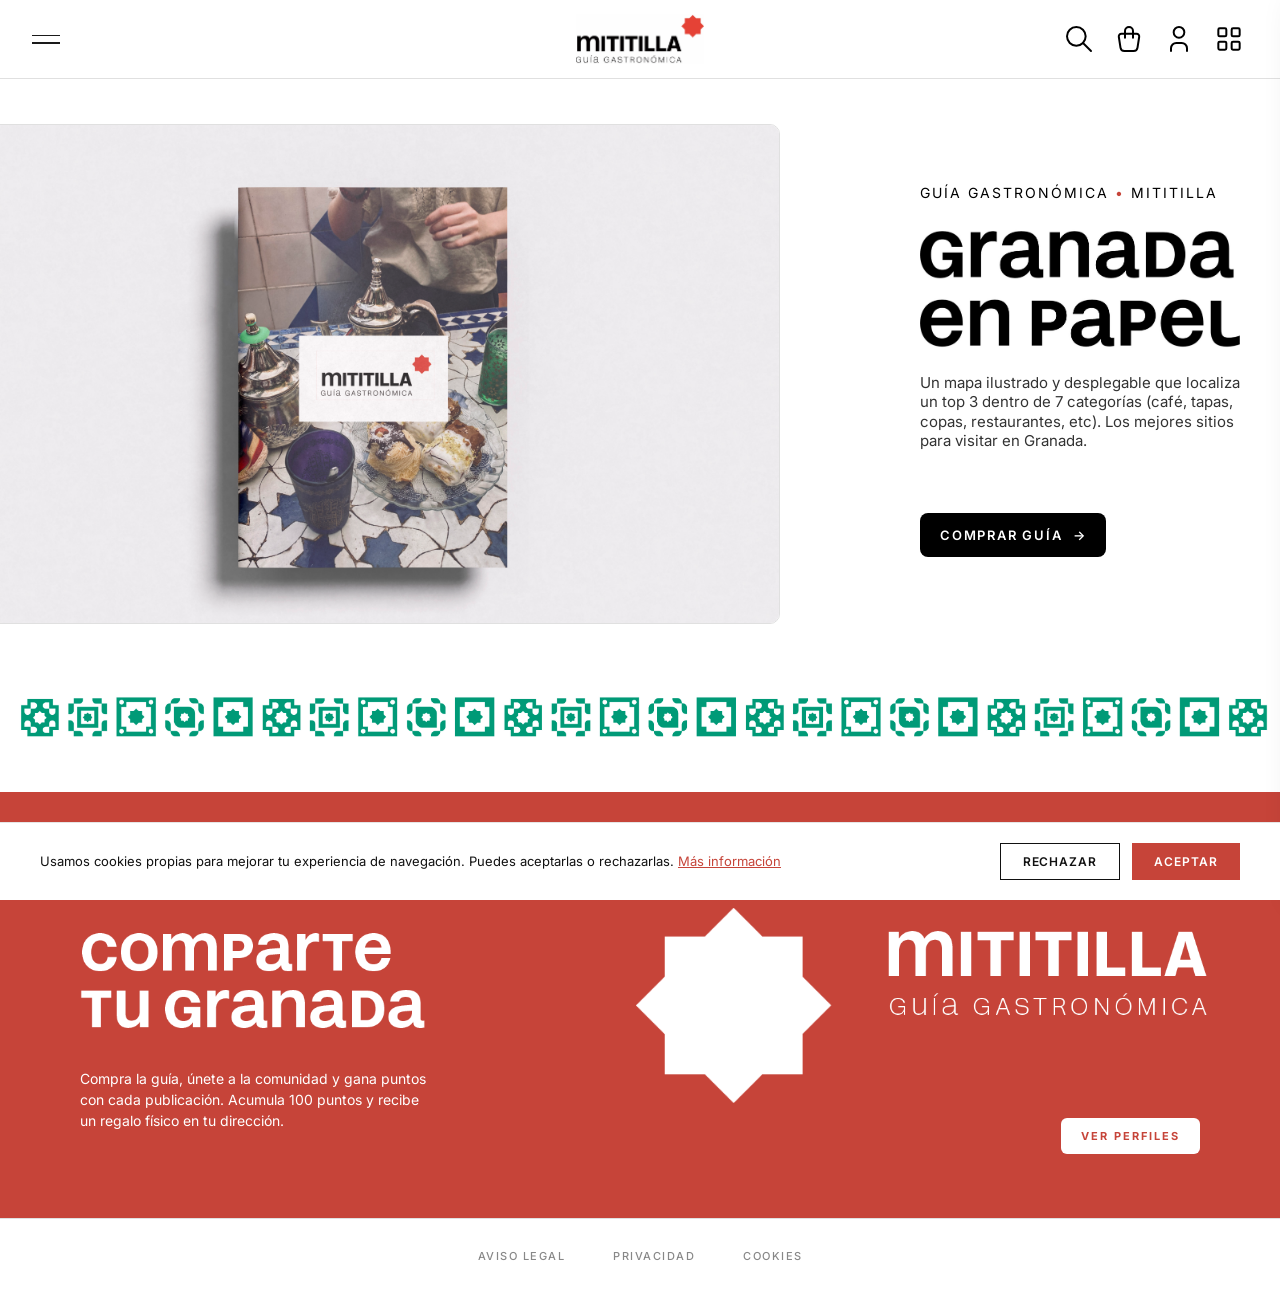
==== commit 0241a474: "web acabada" ====
--- a/index.html
+++ b/index.html
@@ -6,10 +6,65 @@
     <title>Mititilla — Granada en papel</title>
     <link href="https://fonts.googleapis.com/css2?family=Inter:wght@300;400;600;700;800&display=swap" rel="stylesheet">
     <link rel="stylesheet" href="styles.css">
+    <style>
+        /* ── Banner cookies ── */
+        #cookieBanner {
+            position: fixed;
+            bottom: 0;
+            left: 0;
+            right: 0;
+            background: #fff;
+            color: #111;
+            border-top: 1px solid #e5e5e5;
+            padding: 20px 40px;
+            display: flex;
+            align-items: center;
+            justify-content: space-between;
+            gap: 24px;
+            z-index: 9999;
+            font-family: 'Inter', sans-serif;
+        }
+        #cookieBanner p {
+            font-size: 13px;
+            line-height: 1.6;
+            margin: 0;
+            flex: 1;
+        }
+        #cookieBanner a {
+            color: #c64439;
+            text-decoration: underline;
+        }
+        .cookie-btns {
+            display: flex;
+            gap: 12px;
+            flex-shrink: 0;
+        }
+        .cookie-btn-reject {
+            padding: 10px 22px;
+            border: 1px solid #111;
+            background: transparent;
+            color: #111;
+            font-family: 'Inter', sans-serif;
+            font-size: 12px;
+            font-weight: 600;
+            letter-spacing: .08em;
+            cursor: pointer;
+        }
+        .cookie-btn-accept {
+            padding: 10px 22px;
+            border: none;
+            background: #c64439;
+            color: #fff;
+            font-family: 'Inter', sans-serif;
+            font-size: 12px;
+            font-weight: 600;
+            letter-spacing: .08em;
+            cursor: pointer;
+        }
+    </style>
 </head>
 <body>
 <header class="site-header">
-    <!-- Placeholder: el script inyecta aquí el botón hamburguesa correcto -->
     <div data-mit-toggle-here></div>
 
     <div class="logo-wrap">
@@ -17,22 +72,18 @@
     </div>
 
     <nav class="header-icons" aria-label="Accesos rápidos">
-        <!-- search -->
         <button class="icon-btn" data-target="search" aria-label="Buscar">
             <svg xmlns="http://www.w3.org/2000/svg" width="32" height="32" viewBox="0 0 24 24" fill="none" stroke="#000" stroke-width="1.5" stroke-linecap="round" stroke-linejoin="round"><path d="M10 10m-7 0a7 7 0 1 0 14 0a7 7 0 1 0 -14 0"/><path d="M21 21l-6 -6"/></svg>
         </button>
 
-        <!-- shopping-bag -->
         <button class="icon-btn" data-target="cart" aria-label="Cesta">
             <svg xmlns="http://www.w3.org/2000/svg" width="32" height="32" viewBox="0 0 24 24" fill="none" stroke="#000" stroke-width="1.5" stroke-linecap="round" stroke-linejoin="round"><path d="M6.331 8h11.339a2 2 0 0 1 1.977 2.304l-1.255 8.152a3 3 0 0 1 -2.966 2.544h-6.852a3 3 0 0 1 -2.965 -2.544l-1.255 -8.152a2 2 0 0 1 1.977 -2.304z"/><path d="M9 11v-5a3 3 0 0 1 6 0v5"/></svg>
         </button>
 
-        <!-- user -->
         <button class="icon-btn" data-target="profile" aria-label="Perfil">
             <svg xmlns="http://www.w3.org/2000/svg" width="32" height="32" viewBox="0 0 24 24" fill="none" stroke="#000" stroke-width="1.5" stroke-linecap="round" stroke-linejoin="round"><path d="M8 7a4 4 0 1 0 8 0a4 4 0 0 0 -8 0"/><path d="M6 21v-2a4 4 0 0 1 4 -4h4a4 4 0 0 1 4 4v2"/></svg>
         </button>
 
-        <!-- layout-grid / comunidad -->
         <button class="icon-btn" data-target="community" aria-label="Comunidad">
             <svg xmlns="http://www.w3.org/2000/svg" width="32" height="32" viewBox="0 0 24 24" fill="none" stroke="#000" stroke-width="1.5" stroke-linecap="round" stroke-linejoin="round"><path d="M4 4m0 1a1 1 0 0 1 1 -1h4a1 1 0 0 1 1 1v4a1 1 0 0 1 -1 1h-4a1 1 0 0 1 -1 -1z"/><path d="M14 4m0 1a1 1 0 0 1 1 -1h4a1 1 0 0 1 1 1v4a1 1 0 0 1 -1 1h-4a1 1 0 0 1 -1 -1z"/><path d="M4 14m0 1a1 1 0 0 1 1 -1h4a1 1 0 0 1 1 1v4a1 1 0 0 1 -1 1h-4a1 1 0 0 1 -1 -1z"/><path d="M14 14m0 1a1 1 0 0 1 1 -1h4a1 1 0 0 1 1 1v4a1 1 0 0 1 -1 1h-4a1 1 0 0 1 -1 -1z"/></svg>
         </button>
@@ -42,7 +93,7 @@
 <main>
     <section class="hero">
         <div class="hero-left">
-            <img src="IMAGEN HOME.jpg" class="hero-img" />
+            <img src="mockup 2.jpg" class="hero-img" />
             <div class="hero-visual" role="img" aria-label="Imagen principal"></div>
         </div>
 
@@ -59,12 +110,10 @@
         </div>
     </section>
 
-    <!-- Fila decorativa de iconos verdes -->
     <div class="icon-row">
         <img src="web mititilla-16.jpg" class="ICON" />
     </div>
 
-    <!-- Sección roja: Comunidad Exclusiva -->
     <section class="exclusive-section">
         <div class="exclusive-left">
             <p class="exclusive-eyebrow">COMUNIDAD EXCLUSIVA • COMPRADORES</p>
@@ -83,7 +132,6 @@
     </section>
 </main>
 
-<!-- Footer -->
 <footer class="site-footer">
     <nav class="footer-nav">
         <a href="legal.html">AVISO LEGAL</a>
@@ -92,9 +140,36 @@
     </nav>
 </footer>
 
-<!-- Toast -->
 <div id="toast" class="toast hidden" role="status" aria-live="polite"></div>
 
+<!-- Banner cookies -->
+<div id="cookieBanner">
+    <p>Usamos cookies propias para mejorar tu experiencia de navegación. Puedes aceptarlas o rechazarlas.
+        <a href="legal.html#cookies">Más información</a></p>
+    <div class="cookie-btns">
+        <button class="cookie-btn-reject" id="cookieReject">RECHAZAR</button>
+        <button class="cookie-btn-accept" id="cookieAccept">ACEPTAR</button>
+    </div>
+</div>
+
 <script src="script.js" defer></script>
+<script>
+    /* ── Cookies banner ── */
+    (function () {
+        const banner = document.getElementById('cookieBanner');
+        if (sessionStorage.getItem('cookieChoice')) {
+            banner.style.display = 'none';
+            return;
+        }
+        document.getElementById('cookieAccept').addEventListener('click', function () {
+            sessionStorage.setItem('cookieChoice', 'accepted');
+            banner.style.display = 'none';
+        });
+        document.getElementById('cookieReject').addEventListener('click', function () {
+            sessionStorage.setItem('cookieChoice', 'rejected');
+            banner.style.display = 'none';
+        });
+    })();
+</script>
 </body>
 </html>
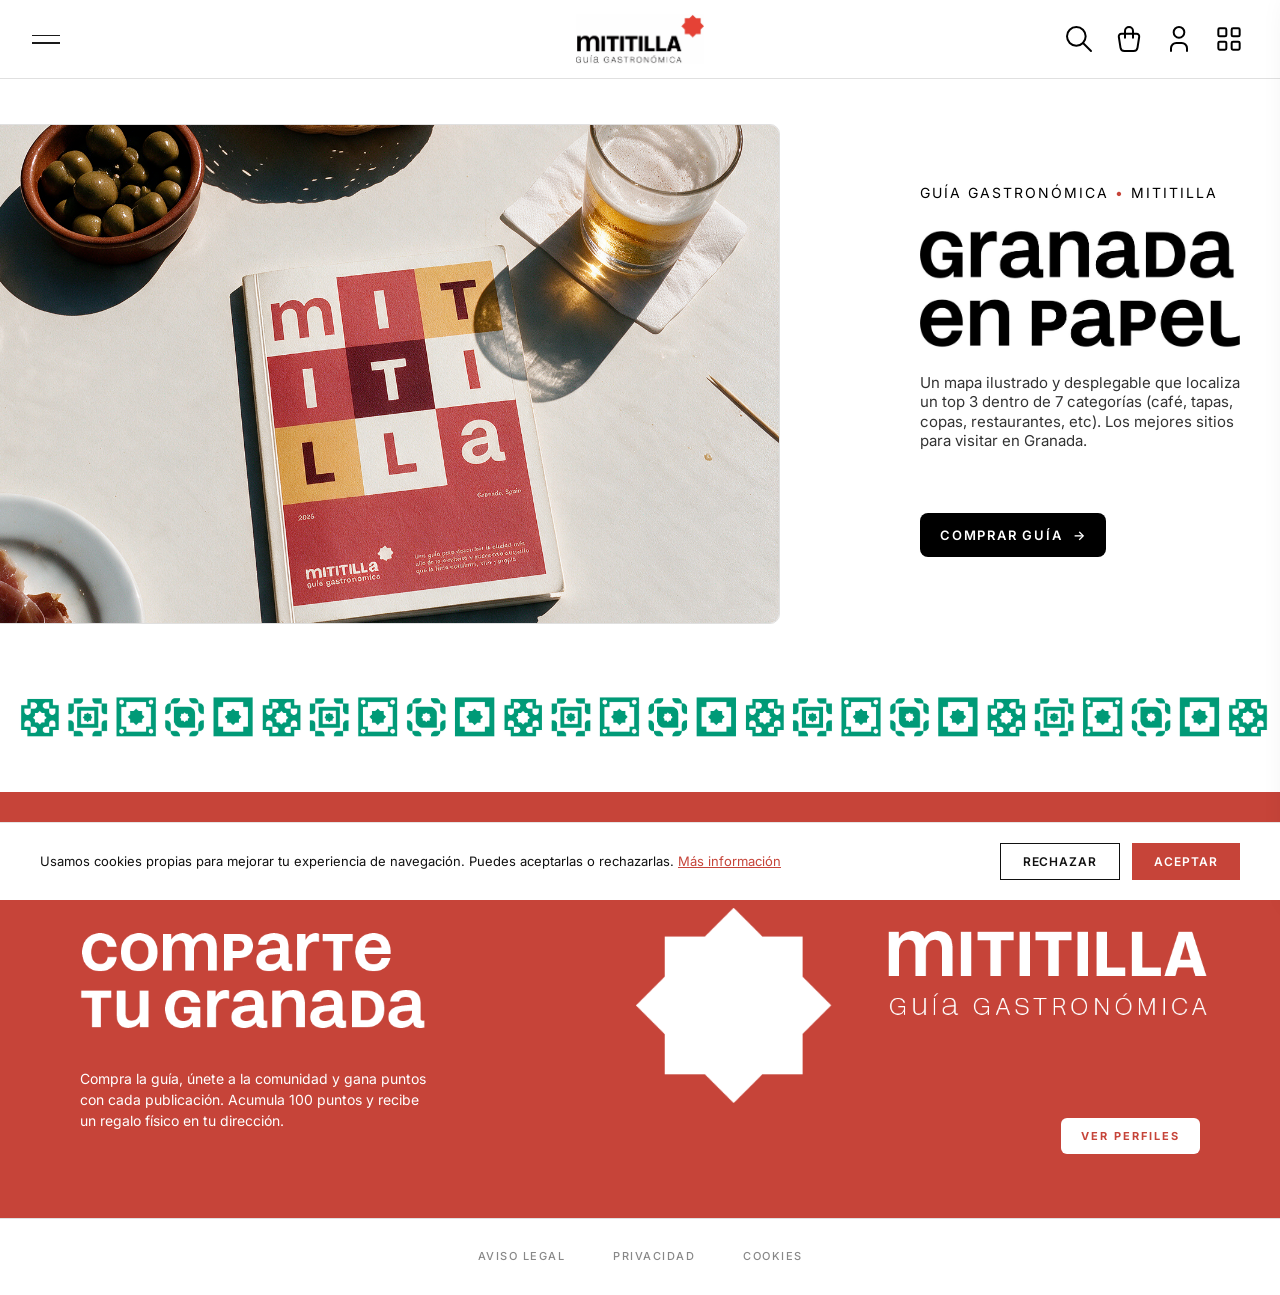
==== commit fc5deb14: "application with HTML, CSS, and JavaScript" ====
--- a/index.html
+++ b/index.html
@@ -2,8 +2,9 @@
 <html lang="es">
 <head>
     <meta charset="utf-8" />
+    <link rel="icon" type="image/png" href="favicon.png" />
     <meta name="viewport" content="width=device-width, initial-scale=1" />
-    <title>Mititilla — Granada en papel</title>
+    <title>Mititilla • Guía Gastonómica</title>
     <link href="https://fonts.googleapis.com/css2?family=Inter:wght@300;400;600;700;800&display=swap" rel="stylesheet">
     <link rel="stylesheet" href="styles.css">
     <style>
@@ -61,6 +62,29 @@
             letter-spacing: .08em;
             cursor: pointer;
         }
+
+        @media (max-width: 600px) {
+            #cookieBanner {
+                flex-direction: column;
+                align-items: flex-start;
+                justify-content: flex-start;
+                padding: 16px;
+                gap: 14px;
+            }
+            #cookieBanner p {
+                font-size: 12px;
+            }
+            .cookie-btns {
+                width: 100%;
+                gap: 10px;
+            }
+            .cookie-btn-reject,
+            .cookie-btn-accept {
+                flex: 1;
+                text-align: center;
+                padding: 12px 10px;
+            }
+        }
     </style>
 </head>
 <body>
@@ -93,7 +117,7 @@
 <main>
     <section class="hero">
         <div class="hero-left">
-            <img src="mockup 2.jpg" class="hero-img" />
+            <img src="PORTADA.png" class="hero-img" />
             <div class="hero-visual" role="img" aria-label="Imagen principal"></div>
         </div>
 
--- a/styles.css
+++ b/styles.css
@@ -322,50 +322,9 @@
     pointer-events: none;
 }
 
-/* RESPONSIVE */
-@media (max-width: 960px) {
-    .hero {
-        grid-template-columns: 1fr;
-        gap: 32px;
-        padding: 0 24px;
-        margin-top: 32px;
-    }
-    .hero-desc { max-width: 100%; font-size: 18px; }
-    .eyebrow { font-size: 16px; }
-
-    .exclusive-section {
-        grid-template-columns: 1fr;
-        gap: 40px;
-        padding: 48px 32px;
-    }
-    .exclusive-left { padding-right: 0; }
-    .exclusive-right { align-items: center; padding-left: 0; }
-    .exclusive-desc { max-width: 100%; }
-}
-
-@media (max-width: 540px) {
-    .site-header { padding: 12px 16px; }
-    .logo { height: 38px; }
-    .header-icons { gap: 0; }
-    .icon-btn { padding: 5px; }
-    .icon-btn svg { width: 26px; height: 26px; }
-
-    .hero { padding: 0 16px; }
-    .hero-desc { font-size: 16px; }
-    .eyebrow { font-size: 13px; letter-spacing: 2px; }
-
-    .exclusive-section { padding: 36px 20px; }
-
-    .footer-nav { gap: 20px; }
-    .footer-nav a { font-size: 10px; }
-}
-
-
 /* =============================================
    MENÚ DESPLEGABLE MITITILLA
    ============================================= */
-
-@import url('https://fonts.googleapis.com/css2?family=Inter:wght@300;600&display=swap');
 
 :root {
     --mit-verde:   #5BAF96;
@@ -378,7 +337,6 @@
     --mit-ease:    cubic-bezier(0.76, 0, 0.24, 1);
 }
 
-/* Botón hamburguesa — izquierda del header */
 .mit-menu-toggle {
     justify-self: start;
     display: flex;
@@ -411,7 +369,6 @@
     transform: translateY(-3.75px) rotate(-45deg);
 }
 
-/* Overlay */
 .mit-overlay {
     position: fixed;
     inset: 0;
@@ -429,7 +386,6 @@
     transition: opacity var(--mit-dur) var(--mit-ease);
 }
 
-/* Panel */
 .mit-nav-panel {
     position: fixed;
     top: 0;
@@ -449,7 +405,6 @@
     transform: translateX(0);
 }
 
-/* Cabecera del panel */
 .mit-panel-head {
     display: flex;
     align-items: center;
@@ -471,7 +426,6 @@
 }
 .mit-panel-close:hover { opacity: 0.5; }
 
-/* Subnav */
 .mit-subnav {
     display: flex;
     gap: 24px;
@@ -502,7 +456,6 @@
     background: var(--mit-negro);
 }
 
-/* Título */
 .mit-panel-title {
     padding: 32px 28px 24px;
     flex-shrink: 0;
@@ -524,7 +477,6 @@
     line-height: 0;
 }
 
-/* Lista nav */
 .mit-nav-list {
     list-style: none;
     margin: 0;
@@ -570,7 +522,6 @@
 .mit-nav-list a.active { font-weight: 600; }
 .mit-nav-list li + li { border-top: 1px solid #f0f0f0; }
 
-/* Azulejos decorativos */
 .mit-panel-deco {
     flex-shrink: 0;
     padding: 0;
@@ -583,12 +534,6 @@
 }
 .mit-panel-deco svg { width: 100%; height: 100%; display: block; }
 
-@media (max-width: 520px) {
-    :root { --mit-ancho: 100vw; }
-    .mit-nav-list a { font-size: 22px; }
-}
-
-
 /* =============================================
    TIENDA
    ============================================= */
@@ -610,7 +555,6 @@
     margin: 0;
 }
 
-/* Sección producto */
 .product-section {
     display: grid;
     grid-template-columns: 1.1fr 0.9fr;
@@ -620,16 +564,15 @@
     padding: 0 80px;
 }
 
-/* Slideshow */
 .product-gallery {
     display: flex;
     flex-direction: column;
 }
 
-    .slideshow {
-        position: relative;
-        width: 100%;
-        aspect-ratio: 1 / 1;
+.slideshow {
+    position: relative;
+    width: 100%;
+    aspect-ratio: 1 / 1;
     overflow: hidden;
     background: #111;
     border-radius: 6px;
@@ -665,7 +608,6 @@
 }
 .slide-dot.active { background: var(--black); }
 
-/* Info producto */
 .product-info {
     display: flex;
     flex-direction: column;
@@ -712,7 +654,6 @@
     margin-bottom: 22px;
 }
 
-/* Selector de cantidad */
 .product-qty {
     display: inline-flex;
     align-items: stretch;
@@ -750,7 +691,6 @@
     border-right: 1px solid var(--border);
 }
 
-/* Botón añadir a la cesta */
 .add-to-cart-btn {
     display: flex;
     align-items: center;
@@ -772,7 +712,6 @@
 }
 .add-to-cart-btn:hover { opacity: 0.75; }
 
-/* Footer variante tienda */
 .site-footer--shop {
     display: flex;
     align-items: center;
@@ -841,9 +780,7 @@
 }
 .cart-modal-close:hover { opacity: 0.45; }
 
-.cart-item {
-    padding: 28px 0;
-}
+.cart-item { padding: 28px 0; }
 .cart-item-name {
     font-family: 'Inter', sans-serif;
     font-weight: 700;
@@ -911,7 +848,6 @@
 }
 .keep-shopping-btn:hover { color: var(--black); }
 
-/* Confirmación pedido */
 .order-confirmed {
     display: flex;
     flex-direction: column;
@@ -936,24 +872,6 @@
     font-size: 12px;
     color: var(--text-muted);
     letter-spacing: 1px;
-}
-
-/* Responsive tienda */
-@media (max-width: 900px) {
-    .product-section {
-        display: grid;
-        grid-template-columns: 1.1fr 0.9fr;
-        gap: 900px;
-        margin-top: 20px;
-    }
-    .shop-header { padding: 24px 32px 14px; }
-}
-@media (max-width: 540px) {
-    .shop-header  { padding: 20px 16px 12px; }
-    .product-section { padding: 0 16px 48px; }
-    .site-footer--shop { padding: 20px 16px; }
-    .footer-logo-img { height: 38px; }
-    .cart-modal-panel { padding: 28px 20px; width: 100vw; }
 }
 
 /* ═══════════════════════════════════════════════
@@ -993,10 +911,7 @@
     max-width: 760px;
     margin: 0 auto;
 }
-.mit-search-icon {
-    color: #aaa;
-    flex-shrink: 0;
-}
+.mit-search-icon { color: #aaa; flex-shrink: 0; }
 .mit-search-input {
     flex: 1;
     border: none;
@@ -1029,9 +944,7 @@
     transform: translateY(-20px);
     transition: transform 0.35s cubic-bezier(0.76, 0, 0.24, 1) 0.05s;
 }
-.mit-search-overlay.is-open .mit-search-results {
-    transform: translateY(0);
-}
+.mit-search-overlay.is-open .mit-search-results { transform: translateY(0); }
 
 .mit-search-result {
     display: flex;
@@ -1066,14 +979,6 @@
     padding: 24px 0;
 }
 
-@media (max-width: 540px) {
-    .mit-search-bar     { padding: 16px 20px; }
-    .mit-search-results { padding: 8px 20px 32px; }
-    .mit-search-input   { font-size: 18px; }
-    .mit-search-result-title { font-size: 16px; }
-}
-
-
 /* ═══════════════════════════════════════════
    PERFIL
    ═══════════════════════════════════════════ */
@@ -1177,20 +1082,15 @@
 }
 
 .sidenav-item:hover { background: #f5f5f5; }
-
 .sidenav-item.active {
     background: #f5f5f5;
     border-left-color: var(--red);
     font-weight: 600;
 }
-
 .sidenav-item--danger { color: var(--red); }
 .sidenav-item--danger svg { stroke: var(--red); }
 
-/* Main */
-.profile-main {
-    padding: 48px 64px;
-}
+.profile-main { padding: 48px 64px; }
 
 .profile-breadcrumb {
     font-family: 'Inter', sans-serif;
@@ -1211,7 +1111,6 @@
     margin-bottom: 40px;
 }
 
-/* Form */
 .profile-form {
     display: flex;
     flex-direction: column;
@@ -1256,7 +1155,6 @@
     transition: border-color 0.2s;
     background: var(--white);
 }
-
 .form-input:focus { border-color: var(--black); }
 
 .form-actions {
@@ -1314,7 +1212,6 @@
 }
 .btn-profile-danger:hover { opacity: 0.8; }
 
-/* Pedidos */
 .orders-list { display: flex; flex-direction: column; gap: 16px; max-width: 580px; }
 
 .order-card {
@@ -1322,41 +1219,17 @@
     border-radius: 8px;
     padding: 20px 24px;
 }
-
 .order-card-top {
     display: flex;
     justify-content: space-between;
     align-items: center;
     margin-bottom: 8px;
 }
-
-.order-card-ref {
-    font-family: 'Inter', sans-serif;
-    font-weight: 600;
-    font-size: 14px;
-}
-
-.order-card-status {
-    font-family: 'Inter', sans-serif;
-    font-size: 12px;
-    font-weight: 600;
-    color: var(--green);
-    letter-spacing: 0.5px;
-}
-
-.order-card-name {
-    font-family: 'Inter', sans-serif;
-    font-size: 15px;
-    margin-bottom: 4px;
-}
-
-.order-card-detail {
-    font-family: 'Inter', sans-serif;
-    font-size: 13px;
-    color: var(--text-muted);
-}
-
-/* Modals */
+.order-card-ref { font-family: 'Inter', sans-serif; font-weight: 600; font-size: 14px; }
+.order-card-status { font-family: 'Inter', sans-serif; font-size: 12px; font-weight: 600; color: var(--green); letter-spacing: 0.5px; }
+.order-card-name { font-family: 'Inter', sans-serif; font-size: 15px; margin-bottom: 4px; }
+.order-card-detail { font-family: 'Inter', sans-serif; font-size: 13px; color: var(--text-muted); }
+
 .profile-modal {
     position: fixed;
     inset: 0;
@@ -1366,7 +1239,6 @@
     align-items: center;
     justify-content: center;
 }
-
 .profile-modal-box {
     background: var(--white);
     border-radius: 12px;
@@ -1375,43 +1247,9 @@
     width: 90%;
     text-align: center;
 }
-
-.profile-modal-title {
-    font-family: 'Inter', sans-serif;
-    font-weight: 700;
-    font-size: 20px;
-    margin-bottom: 12px;
-}
-
-.profile-modal-desc {
-    font-family: 'Inter', sans-serif;
-    font-size: 14px;
-    color: var(--text-muted);
-    line-height: 1.6;
-    margin-bottom: 24px;
-}
-
-.profile-modal-actions {
-    display: flex;
-    gap: 12px;
-    justify-content: center;
-}
-
-/* Responsive */
-@media (max-width: 860px) {
-    .profile-layout { grid-template-columns: 1fr; }
-    .profile-sidebar { border-right: none; border-bottom: 1px solid var(--border); padding: 32px 24px; }
-    .profile-main { padding: 32px 24px; }
-    .form-row-2 { grid-template-columns: 1fr; }
-    .form-group--half { max-width: 100%; }
-}
-
-@media (max-width: 540px) {
-    .profile-section-title { font-size: 36px; letter-spacing: -1px; }
-    .profile-main { padding: 24px 16px; }
-    .form-actions { flex-direction: column; }
-    .btn-profile-primary, .btn-profile-secondary { width: 100%; text-align: center; }
-}
+.profile-modal-title { font-family: 'Inter', sans-serif; font-weight: 700; font-size: 20px; margin-bottom: 12px; }
+.profile-modal-desc { font-family: 'Inter', sans-serif; font-size: 14px; color: var(--text-muted); line-height: 1.6; margin-bottom: 24px; }
+.profile-modal-actions { display: flex; gap: 12px; justify-content: center; }
 
 .profile-section-title-img {
     width: 100%;
@@ -1425,10 +1263,7 @@
    PERFIL — DASHBOARD
    ═══════════════════════════════════════════ */
 
-.pf-dashboard {
-    max-width: 1100px; margin: 0 auto;
-    padding: 52px 40px 80px;
-}
+.pf-dashboard { max-width: 1100px; margin: 0 auto; padding: 52px 40px 80px; }
 
 .pf-hero {
     display: grid;
@@ -1444,32 +1279,11 @@
     border-radius: 10px;
 }
 
-.pf-breadcrumb {
-    font-size: 11px; font-weight: 600; letter-spacing: .1em;
-    color: #555; margin-bottom: 8px; text-transform: uppercase;
-}
-
-.pf-name {
-    font-size: clamp(36px, 4vw, 52px);
-    font-weight: 800; letter-spacing: -1.5px;
-    line-height: 1; margin-bottom: 14px; color: #000;
-}
-
-.pf-meta {
-    display: flex; gap: 20px; align-items: center;
-    margin-bottom: 16px; flex-wrap: wrap;
-}
-
-.pf-meta-item {
-    display: flex; align-items: center; gap: 5px;
-    font-size: 13px; font-weight: 400; color: #444;
-}
-
-.pf-bio {
-    font-size: 13px; font-weight: 300; line-height: 1.55;
-    color: #555; max-width: 360px; margin-bottom: 22px;
-}
-
+.pf-breadcrumb { font-size: 11px; font-weight: 600; letter-spacing: .1em; color: #555; margin-bottom: 8px; text-transform: uppercase; }
+.pf-name { font-size: clamp(36px, 4vw, 52px); font-weight: 800; letter-spacing: -1.5px; line-height: 1; margin-bottom: 14px; color: #000; }
+.pf-meta { display: flex; gap: 20px; align-items: center; margin-bottom: 16px; flex-wrap: wrap; }
+.pf-meta-item { display: flex; align-items: center; gap: 5px; font-size: 13px; font-weight: 400; color: #444; }
+.pf-bio { font-size: 13px; font-weight: 300; line-height: 1.55; color: #555; max-width: 360px; margin-bottom: 22px; }
 .pf-hero-actions { display: flex; gap: 10px; flex-wrap: wrap; }
 
 .pf-btn-edit {
@@ -1493,30 +1307,11 @@
 .pf-btn-new:hover { opacity: .6; }
 
 .pf-friends { padding-top: 32px; }
-
-.pf-friends-title {
-    font-size: 10px; font-weight: 700; letter-spacing: .1em;
-    color: #000; margin-bottom: 18px; text-transform: uppercase;
-}
-
+.pf-friends-title { font-size: 10px; font-weight: 700; letter-spacing: .1em; color: #000; margin-bottom: 18px; text-transform: uppercase; }
 .pf-friends-list { list-style: none; display: flex; flex-direction: column; gap: 14px; }
-
-.pf-friend-item {
-    display: flex; align-items: center; gap: 10px;
-    font-size: 12px; font-weight: 600;
-    letter-spacing: .04em; color: #000; text-transform: uppercase;
-}
-
-.pf-friend-avatar {
-    width: 44px; height: 44px; border-radius: 50%;
-    background: #d0d0d0; flex-shrink: 0;
-    overflow: hidden; display: block;
-}
-
-.pf-friend-avatar img {
-    width: 100%; height: 100%;
-    object-fit: cover; display: block;
-}
+.pf-friend-item { display: flex; align-items: center; gap: 10px; font-size: 12px; font-weight: 600; letter-spacing: .04em; color: #000; text-transform: uppercase; }
+.pf-friend-avatar { width: 44px; height: 44px; border-radius: 50%; background: #d0d0d0; flex-shrink: 0; overflow: hidden; display: block; }
+.pf-friend-avatar img { width: 100%; height: 100%; object-fit: cover; display: block; }
 
 .pf-stats {
     display: grid;
@@ -1529,134 +1324,218 @@
 }
 
 .pf-stat-boxes { display: grid; grid-template-columns: 1fr 1fr; gap: 6px; }
-
-.pf-stat-box {
-    background: #c64439; color: #fff;
-    padding: 14px 18px;
-    display: flex; flex-direction: column;
-    align-items: center; justify-content: center;
-    min-width: 90px; min-height: 78px;
-}
-
+.pf-stat-box { background: #c64439; color: #fff; padding: 14px 18px; display: flex; flex-direction: column; align-items: center; justify-content: center; min-width: 90px; min-height: 78px; }
 .pf-stat-num { font-size: 30px; font-weight: 800; line-height: 1; }
-
-.pf-stat-label {
-    font-size: 8px; font-weight: 700;
-    letter-spacing: .06em; margin-top: 4px;
-    text-transform: uppercase; text-align: center; line-height: 1.3;
-}
-
-.pf-progress-label {
-    font-size: 10px; font-weight: 700; letter-spacing: .1em;
-    color: #555; margin-bottom: 6px; text-transform: uppercase;
-}
-
-.pf-progress-num {
-    font-size: 54px; font-weight: 800; line-height: 1;
-    margin-bottom: 16px; letter-spacing: -2px; color: #000;
-}
-
+.pf-stat-label { font-size: 8px; font-weight: 700; letter-spacing: .06em; margin-top: 4px; text-transform: uppercase; text-align: center; line-height: 1.3; }
+
+.pf-progress-label { font-size: 10px; font-weight: 700; letter-spacing: .1em; color: #555; margin-bottom: 6px; text-transform: uppercase; }
+.pf-progress-num { font-size: 54px; font-weight: 800; line-height: 1; margin-bottom: 16px; letter-spacing: -2px; color: #000; }
 .pf-progress-num span { font-size: 26px; font-weight: 400; letter-spacing: -1px; }
-
-.pf-progress-bar-wrap {
-    position: relative; height: 10px;
-    background: #e0e0e0; border-radius: 5px; margin-bottom: 6px;
-}
-
-.pf-progress-bar {
-    position: absolute; left: 0; top: 0; bottom: 0;
-    background: #c64439; border-radius: 5px;
-}
-
+.pf-progress-bar-wrap { position: relative; height: 10px; background: #e0e0e0; border-radius: 5px; margin-bottom: 6px; }
+.pf-progress-bar { position: absolute; left: 0; top: 0; bottom: 0; background: #c64439; border-radius: 5px; }
 .pf-progress-scale { display: flex; justify-content: space-between; margin-bottom: 14px; }
 .pf-progress-scale span { font-size: 9px; color: #aaa; font-weight: 300; }
-
-.pf-progress-note {
-    display: flex; align-items: center; gap: 8px;
-    font-size: 12px; font-weight: 300; color: #555;
-    border: 1px solid var(--border); padding: 8px 14px; border-radius: 4px;
-}
+.pf-progress-note { display: flex; align-items: center; gap: 8px; font-size: 12px; font-weight: 300; color: #555; border: 1px solid var(--border); padding: 8px 14px; border-radius: 4px; }
 
 .pf-next-reward { text-align: right; }
-
-.pf-next-label {
-    font-size: 10px; font-weight: 700; letter-spacing: .08em;
-    color: #000; text-transform: uppercase; margin-bottom: 4px;
-}
-
+.pf-next-label { font-size: 10px; font-weight: 700; letter-spacing: .08em; color: #000; text-transform: uppercase; margin-bottom: 4px; }
 .pf-next-value { font-size: 12px; font-weight: 300; color: #555; }
 
-.pf-section-heading {
-    font-size: 17px; font-weight: 800;
-    letter-spacing: .01em; margin-bottom: 20px;
-    text-transform: uppercase; color: #000;
-}
-
+.pf-section-heading { font-size: 17px; font-weight: 800; letter-spacing: .01em; margin-bottom: 20px; text-transform: uppercase; color: #000; }
 .pf-rdot { color: #c64439; }
-
 .pf-pub-section { margin-bottom: 64px; }
-
 .pf-pub-grid { display: grid; grid-template-columns: repeat(3, 1fr); gap: 3px; }
-
 .pf-pub-cell { aspect-ratio: 1; overflow: hidden; background: #f0f0f0; }
-
 .pf-pub-cell img { width: 100%; height: 100%; object-fit: cover; display: block; }
-
-.pf-pub-cell--empty {
-    display: flex; align-items: center;
-    justify-content: center; color: #bbb;
-}
+.pf-pub-cell--empty { display: flex; align-items: center; justify-content: center; color: #bbb; }
 
 .pf-history-section { margin-bottom: 80px; }
-
 .pf-history-list { display: flex; flex-direction: column; gap: 10px; }
-
-.pf-history-item {
-    display: flex; align-items: center; gap: 18px;
-    padding: 18px 20px;
-    border: 1px solid var(--border); border-radius: 6px;
-}
-
+.pf-history-item { display: flex; align-items: center; gap: 18px; padding: 18px 20px; border: 1px solid var(--border); border-radius: 6px; }
 .pf-history-item--pending { opacity: .45; }
-
-.pf-history-icon {
-    width: 36px; height: 36px;
-    display: flex; align-items: center;
-    justify-content: center; flex-shrink: 0; color: #c64439;
-}
-
+.pf-history-icon { width: 36px; height: 36px; display: flex; align-items: center; justify-content: center; flex-shrink: 0; color: #c64439; }
 .pf-history-item--pending .pf-history-icon { color: #aaa; }
-
 .pf-history-text { flex: 1; }
-
-.pf-history-title {
-    font-size: 11px; font-weight: 700;
-    letter-spacing: .05em; text-transform: uppercase;
-    color: #000; margin-bottom: 3px;
-}
-
+.pf-history-title { font-size: 11px; font-weight: 700; letter-spacing: .05em; text-transform: uppercase; color: #000; margin-bottom: 3px; }
 .pf-history-date { font-size: 11px; font-weight: 300; color: #888; }
-
 .pf-history-points { text-align: right; flex-shrink: 0; }
-
-.pf-points-earned {
-    display: block; font-size: 22px;
-    font-weight: 800; color: #c64439; line-height: 1;
-}
-
+.pf-points-earned { display: block; font-size: 22px; font-weight: 800; color: #c64439; line-height: 1; }
 .pf-history-item--pending .pf-points-earned { font-size: 18px; color: #999; }
-
 .pf-points-total { font-size: 10px; font-weight: 300; color: #888; }
 
-@media (max-width: 900px) {
-    .pf-hero { grid-template-columns: 140px 1fr; }
+
+/* ═══════════════════════════════════════════════════════
+   RESPONSIVE — TABLET GRANDE  (≤ 1024px)
+   ═══════════════════════════════════════════════════════ */
+@media (max-width: 1024px) {
+    .hero {
+        gap: 48px;
+        padding: 0 40px;
+        margin-top: 36px;
+    }
+    .hero-left { margin-left: 0; }
+    .hero-img { height: 420px; }
+
+    .product-section { padding: 0 40px; gap: 48px; }
+    .shop-header { padding: 28px 40px 14px; }
+
+    .exclusive-section { padding: 52px 40px; }
+    .star-img { margin-left: 60px; width: 180px; }
+
+    .pf-dashboard { padding: 40px 28px 60px; }
+}
+
+/* ═══════════════════════════════════════════════════════
+   RESPONSIVE — TABLET  (≤ 768px)
+   ═══════════════════════════════════════════════════════ */
+@media (max-width: 768px) {
+    /* Header */
+    .site-header { padding: 12px 20px; }
+    .logo { height: 42px; }
+    .icon-btn svg { width: 28px; height: 28px; }
+
+    /* Hero */
+    .hero {
+        grid-template-columns: 1fr;
+        gap: 24px;
+        padding: 0 20px;
+        margin-top: 28px;
+    }
+    .hero-left { margin-left: 0; }
+    .hero-img { height: 320px; }
+    .hero-right { padding-top: 0; }
+    .eyebrow { font-size: 11px; white-space: normal; }
+    .hero-desc { max-width: 100%; font-size: 14px; }
+    .hero-title-img { max-width: 100%; }
+
+    /* Icon row */
+    .icon-row { margin-top: 40px; margin-bottom: 32px; }
+
+    /* Exclusive */
+    .exclusive-section {
+        grid-template-columns: 1fr;
+        padding: 40px 24px;
+        gap: 28px;
+        text-align: center;
+    }
+    .exclusive-left { padding-right: 0; display: flex; flex-direction: column; align-items: center; }
+    .exclusive-title-img { max-width: 260px; }
+    .exclusive-desc { max-width: 100%; }
+    .exclusive-center { order: -1; }
+    .star-img { width: 100px; margin-left: 0; }
+    .exclusive-right { align-items: center; padding-left: 0; }
+    .logo-img { width: 100%; max-width: 240px; margin-right: 0; margin-bottom: 0; }
+
+    /* Footer */
+    .footer-nav { gap: 24px; }
+    .site-footer--shop {
+        flex-direction: column;
+        gap: 20px;
+        padding: 24px 20px;
+        text-align: center;
+    }
+    .footer-nav--shop { justify-content: center; }
+
+    /* Tienda */
+    .shop-header { padding: 20px 20px 12px; }
+    .product-section {
+        grid-template-columns: 1fr;
+        gap: 32px;
+        padding: 0 20px 48px;
+        margin-top: 28px;
+        margin-bottom: 0;
+    }
+
+    /* Búsqueda */
+    .mit-search-bar { padding: 16px 20px; }
+    .mit-search-results { padding: 8px 20px 32px; }
+    .mit-search-input { font-size: 18px; }
+    .mit-search-result-title { font-size: 16px; }
+
+    /* Menú */
+    :root { --mit-ancho: 100vw; }
+
+    /* Cart modal */
+    .cart-modal-panel { width: 100vw; padding: 32px 24px; }
+
+    /* Perfil */
+    .profile-layout { grid-template-columns: 1fr; }
+    .profile-sidebar { border-right: none; border-bottom: 1px solid var(--border); padding: 28px 20px; }
+    .profile-main { padding: 28px 20px; }
+    .form-row-2 { grid-template-columns: 1fr; }
+    .form-group--half { max-width: 100%; }
+
+    /* Dashboard */
+    .pf-dashboard { padding: 28px 20px 60px; }
+    .pf-hero { grid-template-columns: 120px 1fr; gap: 20px; }
     .pf-friends { display: none; }
-    .pf-stats { grid-template-columns: 1fr; gap: 32px; }
+    .pf-stats { grid-template-columns: 1fr; gap: 28px; }
     .pf-next-reward { text-align: left; }
-}
-
-@media (max-width: 600px) {
-    .pf-dashboard { padding: 32px 20px 60px; }
-    .pf-hero { grid-template-columns: 1fr; gap: 20px; }
-    .pf-progress-num { font-size: 40px; }
+    .pf-pub-grid { grid-template-columns: repeat(3, 1fr); }
+}
+
+/* ═══════════════════════════════════════════════════════
+   RESPONSIVE — MÓVIL  (≤ 480px)
+   ═══════════════════════════════════════════════════════ */
+@media (max-width: 480px) {
+    /* Header */
+    .site-header { padding: 10px 14px; }
+    .logo { height: 36px; }
+    .header-icons { gap: 0; }
+    .icon-btn { padding: 5px; }
+    .icon-btn svg { width: 24px; height: 24px; }
+
+    /* Hero */
+    .hero { padding: 0 14px; margin-top: 20px; gap: 20px; }
+    .hero-img { height: 240px; }
+    .eyebrow { font-size: 10px; letter-spacing: 1.2px; }
+    .hero-desc { font-size: 13px; }
+    .cta-btn { width: 100%; justify-content: center; font-size: 12px; padding: 12px 16px; }
+
+    /* Icon row */
+    .icon-row { margin-top: 28px; margin-bottom: 24px; }
+
+    /* Exclusive */
+    .exclusive-section { padding: 32px 14px; gap: 20px; }
+    .exclusive-eyebrow { font-size: 9px; }
+    .star-img { width: 80px; }
+    .logo-img { max-width: 180px; }
+    .perfiles-btn { font-size: 10px; padding: 10px 16px; }
+
+    /* Footer */
+    .footer-nav { gap: 16px; }
+    .footer-nav a { font-size: 10px; }
+    .site-footer--shop { padding: 18px 14px; }
+    .footer-logo-img { height: 34px; }
+
+    /* Tienda */
+    .shop-header { padding: 16px 14px 10px; }
+    .product-section { padding: 0 14px 40px; margin-top: 16px; }
+    .product-name { font-size: 34px; }
+    .product-price { font-size: 30px; }
+
+    /* Búsqueda */
+    .mit-search-bar { padding: 14px 14px; }
+    .mit-search-results { padding: 8px 14px 28px; }
+    .mit-search-input { font-size: 17px; }
+
+    /* Cart modal */
+    .cart-modal-panel { padding: 24px 16px; }
+
+    /* Perfil */
+    .profile-main { padding: 20px 14px; }
+    .profile-section-title { font-size: 32px; letter-spacing: -1px; }
+    .form-actions { flex-direction: column; }
+    .btn-profile-primary,
+    .btn-profile-secondary,
+    .btn-profile-danger { width: 100%; text-align: center; }
+
+    /* Dashboard */
+    .pf-dashboard { padding: 20px 14px 48px; }
+    .pf-hero { grid-template-columns: 1fr; gap: 16px; }
+    .pf-name { font-size: 30px; }
+    .pf-progress-num { font-size: 36px; }
+    .pf-pub-grid { grid-template-columns: repeat(2, 1fr); }
+    .pf-history-item { padding: 14px 12px; gap: 12px; }
+    .pf-points-earned { font-size: 18px; }
 }
